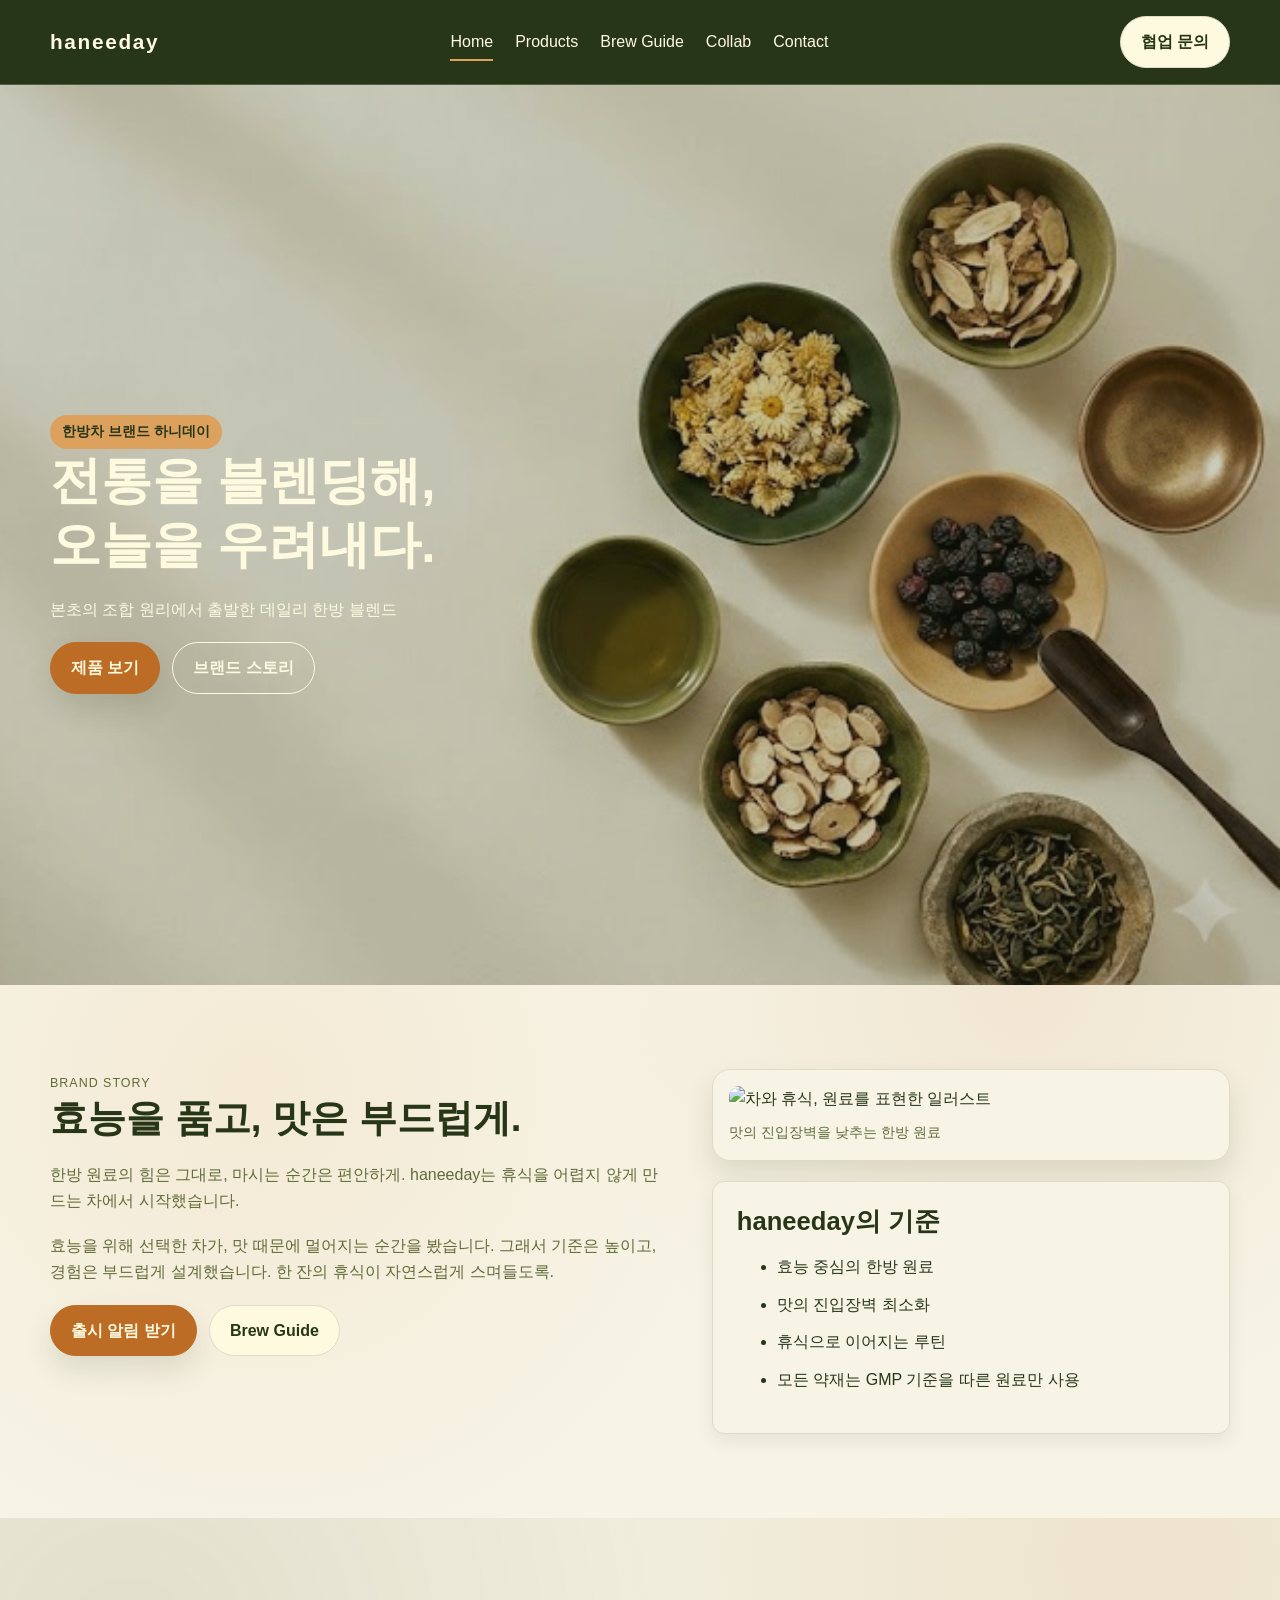
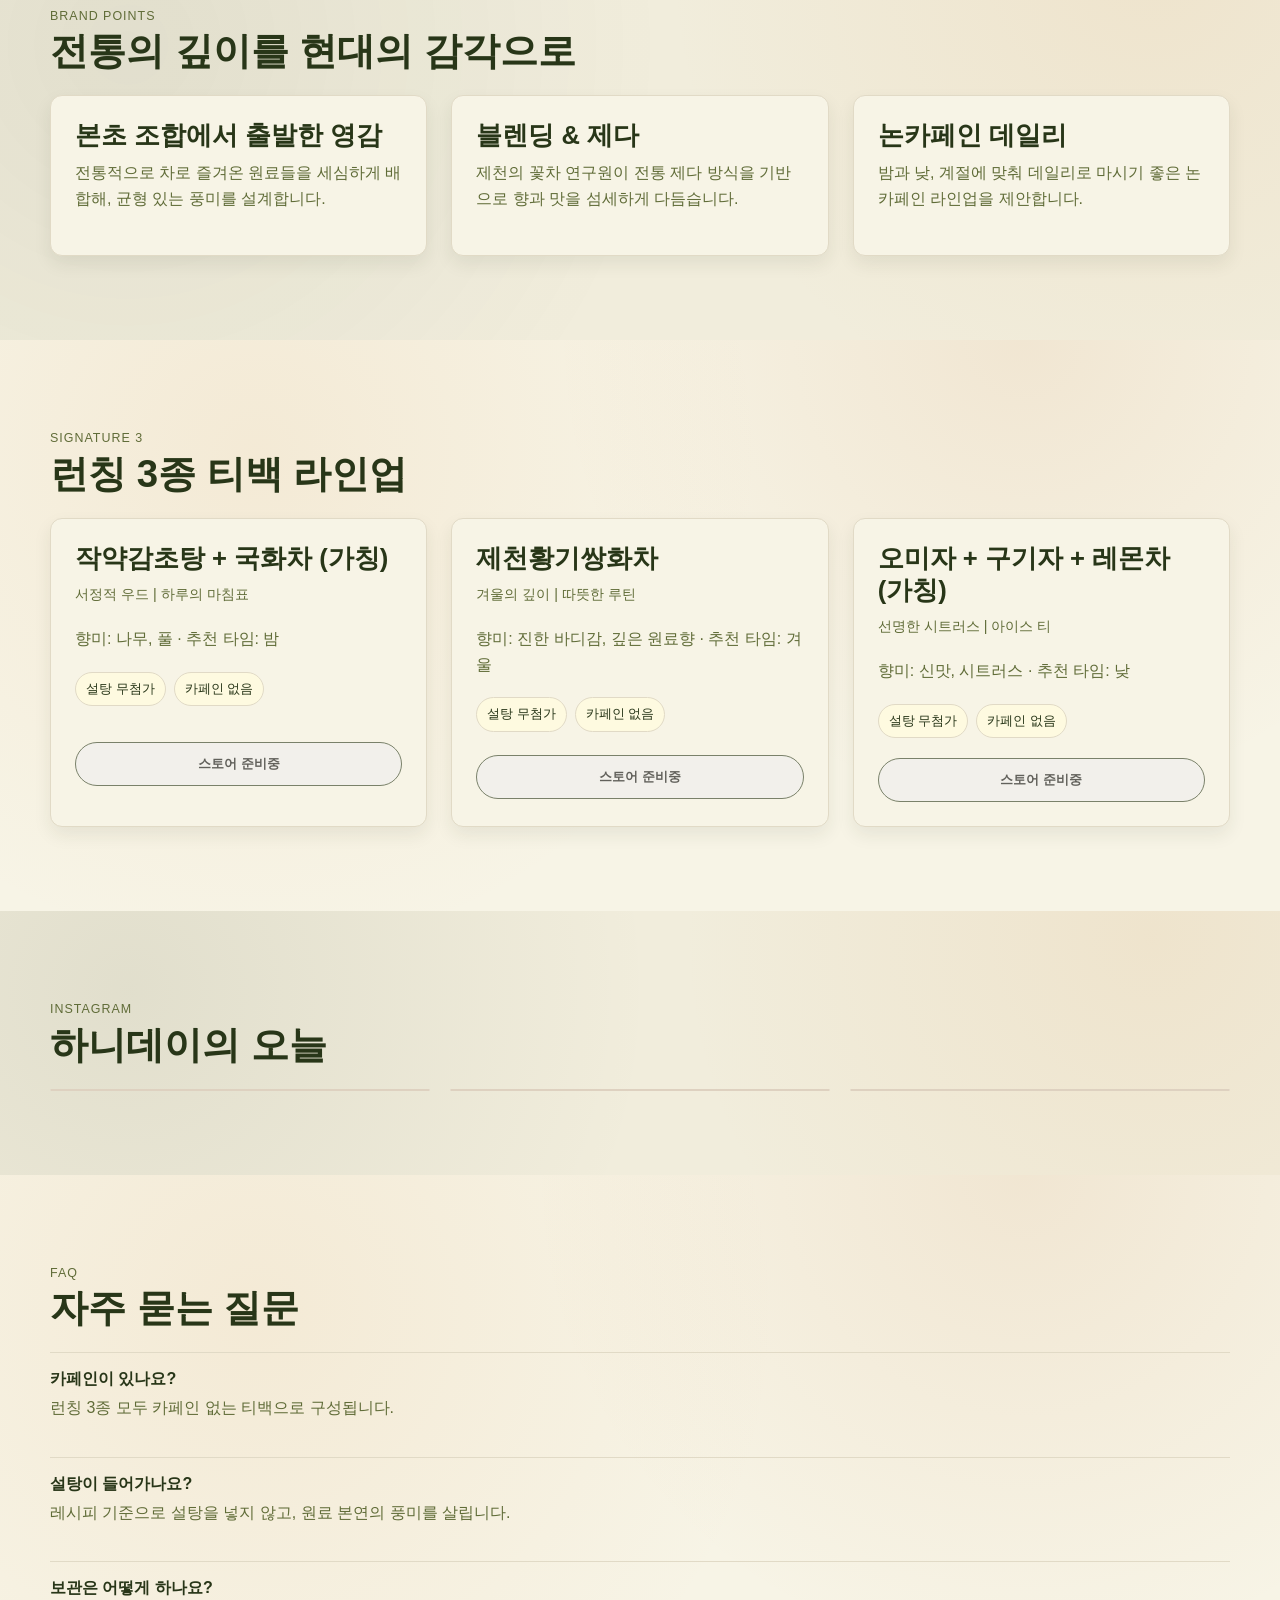
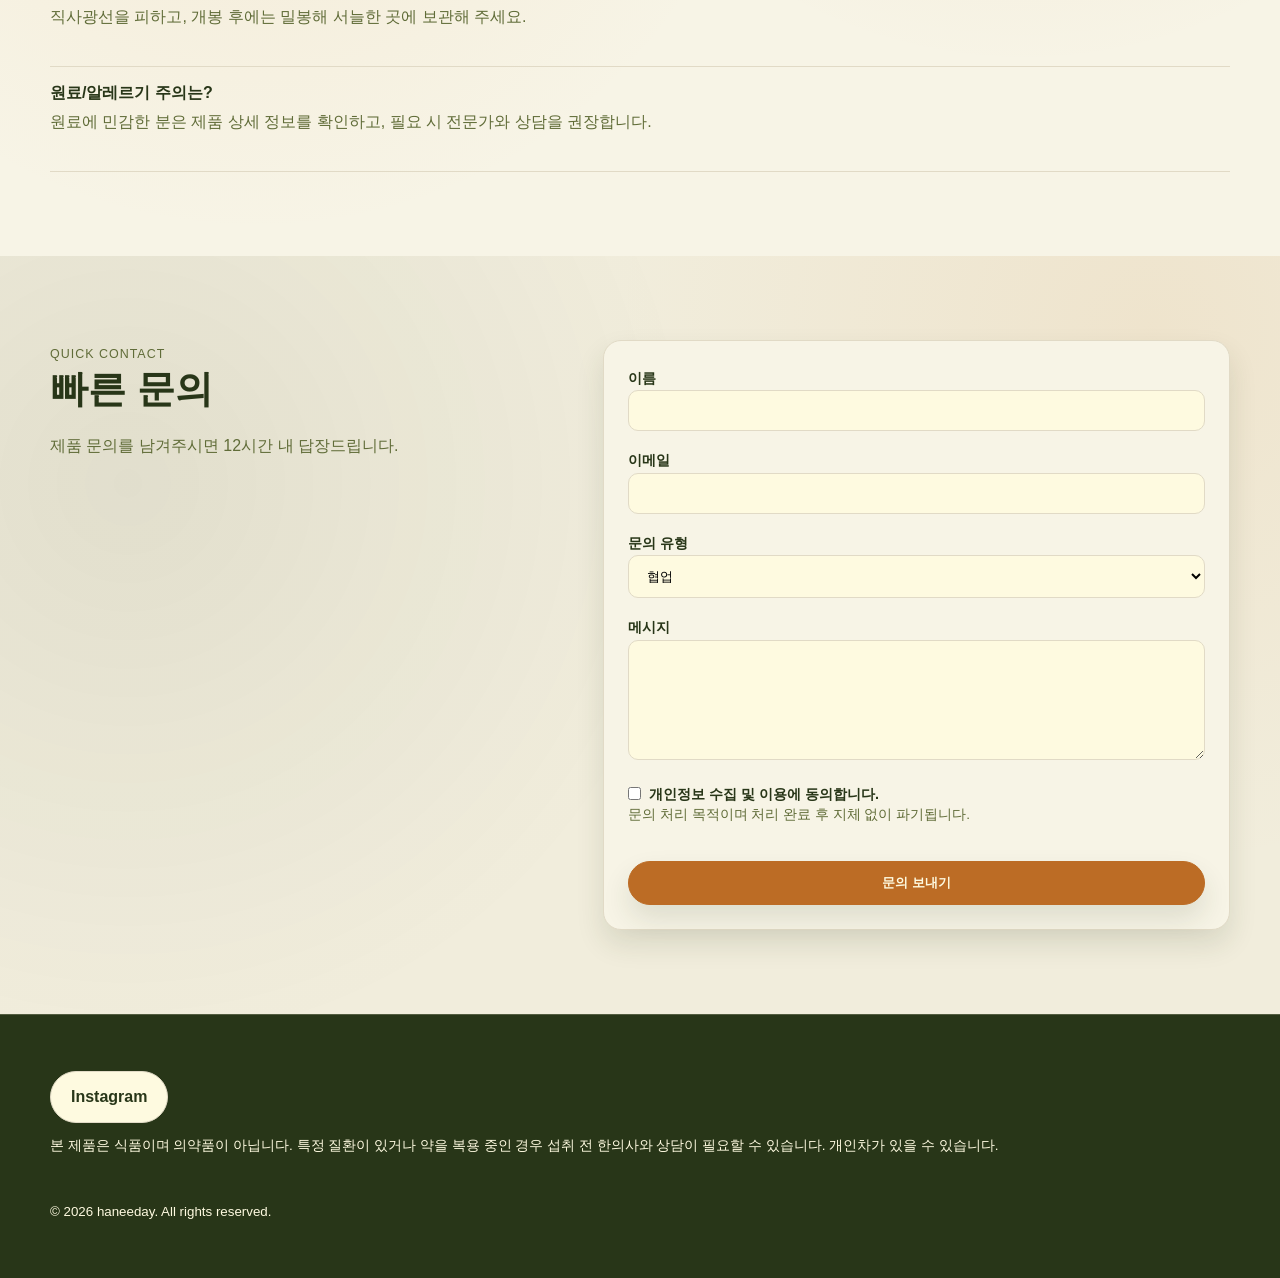
==== index.html @ c6848d38 "image insert" ====
<!DOCTYPE html>
<html lang="ko">
<head>
  <meta charset="utf-8">
  <meta name="viewport" content="width=device-width, initial-scale=1">
  <title>하니데이 | 전통을 블렌딩해, 오늘을 우려내다.</title>
  <meta name="description" content="한의대 학생들의 본초 조합 원리와 제천 꽃차 연구원의 제다 기술로 완성한 한방차 브랜드 하니데이. 전통의 깊이를 모던하게 담았습니다.">
  <meta property="og:title" content="하니데이 | 전통을 블렌딩해, 오늘을 우려내다.">
  <meta property="og:description" content="한의대 학생들의 본초 조합 원리와 제천 꽃차 연구원의 제다 기술로 완성한 한방차 브랜드.">
  <link rel="icon" href="favicon.ico" sizes="any">
  <link rel="icon" href="assets/favicon.svg" type="image/svg+xml">
  <link rel="stylesheet" href="https://cdn.jsdelivr.net/npm/font-kopub@1.0">
  <link rel="stylesheet" href="assets/styles.css">
</head>
<body>
  <header class="site-header">
    <div class="container header-inner">
      <a class="logo" href="index.html">haneeday</a>
      <nav class="nav" aria-label="Primary">
        <a class="active" href="index.html">Home</a>
        <a href="products.html">Products</a>
        <a href="brew.html">Brew Guide</a>
        <a href="collab.html">Collab</a>
        <a href="contact.html">Contact</a>
      </nav>
      <div class="header-cta">
        <a class="btn ghost" href="contact.html#contact-form">협업 문의</a>
        <button class="nav-toggle" aria-label="메뉴 열기" aria-expanded="false">
          <span>메뉴</span>
        </button>
      </div>
    </div>
  </header>

  <main>
    <section class="hero">
      <div class="container hero-grid">
        <div>
          <span class="tag">한방차 브랜드 하니데이</span>
          <h1>전통을 블렌딩해,<br>오늘을 우려내다.</h1>
          <p>본초의 조합 원리에서 출발한 데일리 한방 블렌드</p>
          <div class="header-cta">
            <a class="btn primary" href="products.html">제품 보기</a>
            <a class="btn outline-light" href="#brand-intro">브랜드 스토리</a>
          </div>
        </div>
      </div>
    </section>

    <section class="section" id="brand-intro">
      <div class="container split">
        <div>
          <span class="eyebrow">Brand Story</span>
          <h2>효능을 품고, 맛은 부드럽게.</h2>
          <p>한방 원료의 힘은 그대로, 마시는 순간은 편안하게. haneeday는 휴식을 어렵지 않게 만드는 차에서 시작했습니다.</p>
          <p>효능을 위해 선택한 차가, 맛 때문에 멀어지는 순간을 봤습니다. 그래서 기준은 높이고, 경험은 부드럽게 설계했습니다. 한 잔의 휴식이 자연스럽게 스며들도록.</p>
          <div class="header-cta">
            <a class="btn primary" href="contact.html#contact-form">출시 알림 받기</a>
            <a class="btn ghost" href="brew.html">Brew Guide</a>
          </div>
        </div>
        <div class="stack">
          <figure class="brand-visual">
            <img src="assets/relax-brand.svg" alt="차와 휴식, 원료를 표현한 일러스트" loading="lazy">
            <figcaption class="caption">맛의 진입장벽을 낮추는 한방 원료</figcaption>
          </figure>
          <div class="card">
            <h3>haneeday의 기준</h3>
            <ul class="list">
              <li>효능 중심의 한방 원료</li>
              <li>맛의 진입장벽 최소화</li>
              <li>휴식으로 이어지는 루틴</li>
              <li>모든 약재는 GMP 기준을 따른 원료만 사용</li>
            </ul>
          </div>
        </div>
      </div>
    </section>

    <section class="section alt">
      <div class="container">
        <span class="eyebrow">Brand Points</span>
        <h2>전통의 깊이를 현대의 감각으로</h2>
        <div class="grid-3">
          <div class="card">
            <h3>본초 조합에서 출발한 영감</h3>
            <p>전통적으로 차로 즐겨온 원료들을 세심하게 배합해, 균형 있는 풍미를 설계합니다.</p>
          </div>
          <div class="card">
            <h3>블렌딩 &amp; 제다</h3>
            <p>제천의 꽃차 연구원이 전통 제다 방식을 기반으로 향과 맛을 섬세하게 다듬습니다.</p>
          </div>
          <div class="card">
            <h3>논카페인 데일리</h3>
            <p>밤과 낮, 계절에 맞춰 데일리로 마시기 좋은 논카페인 라인업을 제안합니다.</p>
          </div>
        </div>
      </div>
    </section>

    <section class="section">
      <div class="container">
        <span class="eyebrow">Signature 3</span>
        <h2>런칭 3종 티백 라인업</h2>
        <div class="grid-3">
          <div class="card product-highlight">
            <div>
              <h3>작약감초탕 + 국화차 (가칭)</h3>
              <p class="sub">서정적 우드 | 하루의 마침표</p>
              <p>향미: 나무, 풀 · 추천 타임: 밤</p>
              <div class="meta">
                <span class="badge">설탕 무첨가</span>
                <span class="badge">카페인 없음</span>
              </div>
            </div>
            <button class="btn disabled">스토어 준비중</button>
          </div>
          <div class="card product-highlight">
            <div>
              <h3>제천황기쌍화차</h3>
              <p class="sub">겨울의 깊이 | 따뜻한 루틴</p>
              <p>향미: 진한 바디감, 깊은 원료향 · 추천 타임: 겨울</p>
              <div class="meta">
                <span class="badge">설탕 무첨가</span>
                <span class="badge">카페인 없음</span>
              </div>
            </div>
            <button class="btn disabled">스토어 준비중</button>
          </div>
          <div class="card product-highlight">
            <div>
              <h3>오미자 + 구기자 + 레몬차 (가칭)</h3>
              <p class="sub">선명한 시트러스 | 아이스 티</p>
              <p>향미: 신맛, 시트러스 · 추천 타임: 낮</p>
              <div class="meta">
                <span class="badge">설탕 무첨가</span>
                <span class="badge">카페인 없음</span>
              </div>
            </div>
            <button class="btn disabled">스토어 준비중</button>
          </div>
        </div>
      </div>
    </section>

    <section class="section alt">
      <div class="container">
        <span class="eyebrow">Instagram</span>
        <h2>하니데이의 오늘</h2>
        <div data-instagram></div>
      </div>
    </section>

    <section class="section">
      <div class="container">
        <span class="eyebrow">FAQ</span>
        <h2>자주 묻는 질문</h2>
        <div class="faq">
          <div class="faq-item">
            <h4>카페인이 있나요?</h4>
            <p>런칭 3종 모두 카페인 없는 티백으로 구성됩니다.</p>
          </div>
          <div class="faq-item">
            <h4>설탕이 들어가나요?</h4>
            <p>레시피 기준으로 설탕을 넣지 않고, 원료 본연의 풍미를 살립니다.</p>
          </div>
          <div class="faq-item">
            <h4>보관은 어떻게 하나요?</h4>
            <p>직사광선을 피하고, 개봉 후에는 밀봉해 서늘한 곳에 보관해 주세요.</p>
          </div>
          <div class="faq-item">
            <h4>원료/알레르기 주의는?</h4>
            <p>원료에 민감한 분은 제품 상세 정보를 확인하고, 필요 시 전문가와 상담을 권장합니다.</p>
          </div>
        </div>
      </div>
    </section>

    <section class="section alt" id="quick-contact">
      <div class="container split split-narrow">
        <div>
          <span class="eyebrow">Quick Contact</span>
          <h2>빠른 문의</h2>
          <p>제품 문의를 남겨주시면 12시간 내 답장드립니다.</p>
        </div>
        <form class="form-card" data-formspree action="https://formspree.io/f/mjgelybw" method="POST">
          <div class="form-grid">
            <div>
              <label for="home-name">이름</label>
              <input id="home-name" name="name" type="text" required>
            </div>
            <div>
              <label for="home-email">이메일</label>
              <input id="home-email" name="email" type="email" required>
            </div>
            <div>
              <label for="home-type">문의 유형</label>
              <select id="home-type" name="type" required>
                <option value="협업">협업</option>
                <option value="스토어 오픈 알림">스토어 오픈 알림</option>
                <option value="제품">제품</option>
                <option value="기타">기타</option>
              </select>
            </div>
            <div>
              <label for="home-message">메시지</label>
              <textarea id="home-message" name="message" required></textarea>
            </div>
            <div>
              <label class="inline-check">
                <input type="checkbox" name="agreement" required>
                개인정보 수집 및 이용에 동의합니다.
              </label>
              <p class="helper">문의 처리 목적이며 처리 완료 후 지체 없이 파기됩니다.</p>
            </div>
            <input type="text" name="_gotcha" tabindex="-1" autocomplete="off" style="display:none">
            <button class="btn primary" type="submit">문의 보내기</button>
            <div class="toast" role="status" aria-live="polite"></div>
          </div>
        </form>
      </div>
    </section>
  </main>

  <footer class="footer">
    <div class="container footer-inner">
      <div>
        <a class="btn ghost" href="https://www.instagram.com/haneeday_tea" target="_blank" rel="noreferrer">Instagram</a>
        <p class="notice">본 제품은 식품이며 의약품이 아닙니다. 특정 질환이 있거나 약을 복용 중인 경우 섭취 전 한의사와 상담이 필요할 수 있습니다. 개인차가 있을 수 있습니다.</p>
      </div>
      <small>© 2026 haneeday. All rights reserved.</small>
    </div>
  </footer>

  <script src="assets/script.js"></script>
</body>
</html>
---- assets/styles.css ----
:root {
  --bg: #f7f4e6;
  --bg-alt: #f1eddc;
  --ink: #283618;
  --muted: #606c38;
  --accent: #bc6c25;
  --accent-soft: #dda15e;
  --line: #e1dac6;
  --card: #f7f4e6;
  --shadow: 0 14px 28px rgba(40, 54, 24, 0.12);
  --radius: 18px;
  --radius-sm: 12px;
  --space-xs: 6px;
  --space-sm: 12px;
  --space-md: 20px;
  --space-lg: 32px;
  --space-xl: 56px;
  --space-2xl: 84px;
  --max: 1180px;
  --serif: "KoPub Dotum", sans-serif;
  --sans: "KoPub Dotum", sans-serif;
}

* {
  box-sizing: border-box;
}

html {
  scroll-behavior: smooth;
}

body {
  margin: 0;
  font-family: var(--sans);
  font-weight: 500;
  color: var(--ink);
  background: var(--bg);
  line-height: 1.6;
  font-size: 16px;
}

a {
  color: inherit;
  text-decoration: none;
}

img {
  max-width: 100%;
  display: block;
}

.container {
  width: min(100% - 40px, var(--max));
  margin: 0 auto;
}

.section {
  padding: var(--space-2xl) 0;
  background-image: radial-gradient(circle at 20% 20%, rgba(221, 161, 94, 0.12), transparent 45%),
    radial-gradient(circle at 80% 0%, rgba(188, 108, 37, 0.1), transparent 40%);
  background-size: cover;
}

.section.alt {
  background: var(--bg-alt);
  background-image: radial-gradient(circle at 10% 30%, rgba(40, 54, 24, 0.08), transparent 45%),
    radial-gradient(circle at 90% 10%, rgba(221, 161, 94, 0.12), transparent 40%);
}

.section.deep {
  background: #606c38;
  color: #fefae0;
  background-image: none;
}

.section.deep p,
.section.deep .eyebrow {
  color: #fefae0;
}

.eyebrow {
  text-transform: uppercase;
  letter-spacing: 0.08em;
  font-size: 0.78rem;
  color: var(--muted);
}

h1, h2, h3, h4 {
  font-family: var(--serif);
  font-weight: 700;
  margin: 0 0 var(--space-md);
  line-height: 1.25;
}

h1 {
  font-size: clamp(2.1rem, 4vw, 3.2rem);
}

h2 {
  font-size: clamp(1.7rem, 3.2vw, 2.4rem);
}

h3 {
  font-size: clamp(1.15rem, 2.2vw, 1.6rem);
}

p {
  margin: 0 0 var(--space-md);
  color: var(--muted);
}

.btn {
  display: inline-flex;
  align-items: center;
  justify-content: center;
  padding: 12px 20px;
  border-radius: 999px;
  border: 1px solid var(--ink);
  font-weight: 600;
  transition: transform 0.2s ease, box-shadow 0.2s ease, background 0.2s ease, color 0.2s ease, border-color 0.2s ease;
  gap: 6px;
  min-height: 44px;
}

.btn.primary {
  background: #bc6c25;
  color: #fefae0;
  border-color: #bc6c25;
  box-shadow: var(--shadow);
}

.btn.primary:hover,
.btn.primary:focus-visible {
  background: #dda15e;
  border-color: #dda15e;
  color: #283618;
}

.btn.ghost {
  border-color: var(--line);
  color: var(--ink);
  background: #fefae0;
}

.btn.disabled {
  opacity: 0.6;
  pointer-events: none;
}

.btn:hover,
.btn:focus-visible {
  transform: translateY(-2px);
  box-shadow: 0 12px 22px rgba(40, 54, 24, 0.2);
}

button:focus-visible,
input:focus-visible,
select:focus-visible,
textarea:focus-visible,
.nav-toggle:focus-visible {
  outline: 2px solid var(--accent);
  outline-offset: 2px;
}

.site-header {
  position: sticky;
  top: 0;
  z-index: 50;
  background: #283618;
  color: #fefae0;
  border-bottom: 1px solid rgba(254, 250, 224, 0.2);
}

.header-inner {
  display: flex;
  align-items: center;
  justify-content: space-between;
  padding: 16px 0;
  gap: 20px;
}

.logo {
  font-family: var(--serif);
  font-weight: 700;
  font-size: 1.3rem;
  letter-spacing: 0.08em;
}

.nav {
  display: flex;
  align-items: center;
  gap: 22px;
  font-weight: 500;
  color: #fefae0;
}

.nav a {
  position: relative;
}

.nav a::after {
  content: "";
  position: absolute;
  left: 0;
  bottom: -6px;
  width: 0;
  height: 2px;
  background: #dda15e;
  transition: width 0.2s ease;
}

.nav a:hover::after,
.nav a:focus-visible::after,
.nav a.active::after {
  width: 100%;
}

.header-cta {
  display: flex;
  align-items: center;
  gap: 12px;
}

.nav-toggle {
  display: none;
  background: none;
  border: 1px solid rgba(254, 250, 224, 0.35);
  color: #fefae0;
  padding: 8px 10px;
  border-radius: 8px;
}

.hero {
  position: relative;
  min-height: 100vh;
  display: flex;
  align-items: center;
  padding: calc(var(--space-2xl) + 40px) 0 var(--space-2xl);
  background-image: url("hero.png");
  background-size: cover;
  background-position: center right;
  color: #fefae0;
}

.hero-grid {
  display: grid;
  grid-template-columns: repeat(2, minmax(0, 1fr));
  gap: 50px;
  align-items: center;
}

.hero-grid > div:first-child {
  max-width: 560px;
}

.hero::before {
  content: "";
  position: absolute;
  inset: 0;
  background: rgba(40, 54, 24, 0.25);
  z-index: 0;
}

.hero .container {
  position: relative;
  z-index: 1;
}

.hero p {
  color: #fefae0;
}

.hero-card {
  background: var(--card);
  border-radius: var(--radius);
  padding: 28px;
  box-shadow: var(--shadow);
  border: 1px solid var(--line);
}

.hero-card ul {
  list-style: none;
  padding: 0;
  margin: 0;
  display: grid;
  gap: 12px;
  color: var(--muted);
  font-size: 0.95rem;
}

.tag {
  display: inline-flex;
  align-items: center;
  gap: 6px;
  padding: 6px 12px;
  border-radius: 999px;
  background: #dda15e;
  color: #283618;
  font-size: 0.85rem;
  font-weight: 600;
}

.btn.outline-light {
  border-color: #fefae0;
  color: #fefae0;
  background: transparent;
}

.btn.outline-light:hover,
.btn.outline-light:focus-visible {
  background: rgba(254, 250, 224, 0.12);
  border-color: #fefae0;
  color: #fefae0;
}
.stack {
  display: grid;
  gap: 20px;
}

.hero-media,
.brand-visual {
  margin: 0;
  background: var(--card);
  border-radius: var(--radius);
  border: 1px solid var(--line);
  padding: 16px;
  box-shadow: var(--shadow);
}

.hero-media img,
.brand-visual img {
  border-radius: calc(var(--radius) - 8px);
  width: 100%;
}

.caption {
  margin-top: 10px;
  font-size: 0.9rem;
  color: var(--muted);
}

.grid-3 {
  display: grid;
  grid-template-columns: repeat(3, minmax(0, 1fr));
  gap: 24px;
}

.card {
  background: var(--card);
  border: 1px solid var(--line);
  padding: 24px;
  border-radius: var(--radius-sm);
  box-shadow: 0 8px 18px rgba(40, 54, 24, 0.08);
}

.card h3 {
  margin-bottom: 8px;
}

.card .sub {
  font-size: 0.9rem;
  color: var(--muted);
}

.card .meta {
  display: flex;
  flex-wrap: wrap;
  gap: 8px;
  margin-top: 16px;
}

.badge {
  background: #fefae0;
  border: 1px solid var(--line);
  padding: 6px 10px;
  border-radius: 999px;
  font-size: 0.8rem;
}

.product-highlight {
  display: grid;
  gap: 20px;
}

.product-highlight .btn {
  align-self: flex-start;
}

.split {
  display: grid;
  grid-template-columns: 1.2fr 1fr;
  gap: 40px;
  align-items: start;
}

.split-narrow {
  grid-template-columns: 0.9fr 1.1fr;
}

.list {
  display: grid;
  gap: 12px;
}

.faq {
  border-top: 1px solid var(--line);
}

.faq-item {
  padding: 16px 0;
  border-bottom: 1px solid var(--line);
}

.faq-item h4 {
  margin-bottom: 6px;
}

.form-card {
  background: var(--card);
  padding: 24px;
  border-radius: var(--radius);
  border: 1px solid var(--line);
  box-shadow: var(--shadow);
}

.form-grid {
  display: grid;
  gap: 16px;
}

.form-grid label {
  font-weight: 600;
  font-size: 0.9rem;
}

.inline-check {
  display: flex;
  align-items: center;
  gap: 8px;
  line-height: 1.4;
}

.inline-check input {
  width: auto;
  margin: 0;
}

input, select, textarea {
  width: 100%;
  padding: 12px 14px;
  border-radius: 10px;
  border: 1px solid var(--line);
  font-family: var(--sans);
  background: #fefae0;
}

textarea {
  min-height: 120px;
  resize: vertical;
}

.helper {
  font-size: 0.85rem;
  color: var(--muted);
}

.toast {
  margin-top: 12px;
  font-weight: 600;
  padding: 10px 14px;
  border-radius: 10px;
  background: #f7f2d6;
  border: 1px solid var(--line);
  display: none;
}

.toast.show {
  display: block;
}

.instagram-grid {
  display: grid;
  grid-template-columns: repeat(auto-fit, minmax(240px, 1fr));
  gap: 20px;
}

.footer {
  padding: var(--space-xl) 0;
  border-top: 1px solid rgba(254, 250, 224, 0.2);
  background: #283618;
  color: #fefae0;
}

.footer-inner {
  display: grid;
  gap: 24px;
}

.footer small {
  color: #fefae0;
}

.notice {
  font-size: 0.85rem;
  color: #fefae0;
  margin-top: var(--space-sm);
}

@media (max-width: 980px) {
  .section {
    padding: var(--space-xl) 0;
  }

  .hero {
    padding: var(--space-2xl) 0 var(--space-xl);
  }

  .hero-grid,
  .split {
    grid-template-columns: 1fr;
  }
  .grid-3 {
    grid-template-columns: 1fr 1fr;
  }
}

@media (max-width: 760px) {
  .container {
    width: min(100% - 32px, var(--max));
  }

  .hero {
    background-position: center;
  }

  .hero-grid {
    text-align: center;
  }

  .hero-grid > div:first-child {
    max-width: 520px;
    margin: 0 auto;
  }

  .hero .header-cta {
    justify-content: center;
    flex-wrap: wrap;
  }

  .card,
  .form-card {
    padding: 20px;
  }

  .nav {
    position: fixed;
    inset: 70px 0 auto 0;
    background: #283618;
    color: #fefae0;
    flex-direction: column;
    align-items: flex-start;
    padding: 20px 24px 32px;
    gap: 16px;
    border-bottom: 1px solid rgba(254, 250, 224, 0.2);
    transform: translateY(-120%);
    transition: transform 0.3s ease;
  }

  body.nav-open .nav {
    transform: translateY(0);
  }

  .nav-toggle {
    display: inline-flex;
  }

  .site-header .header-cta .btn {
    display: none;
  }

  .grid-3 {
    grid-template-columns: 1fr;
  }
}

@media (prefers-reduced-motion: reduce) {
  * {
    scroll-behavior: auto;
    transition: none !important;
  }
}
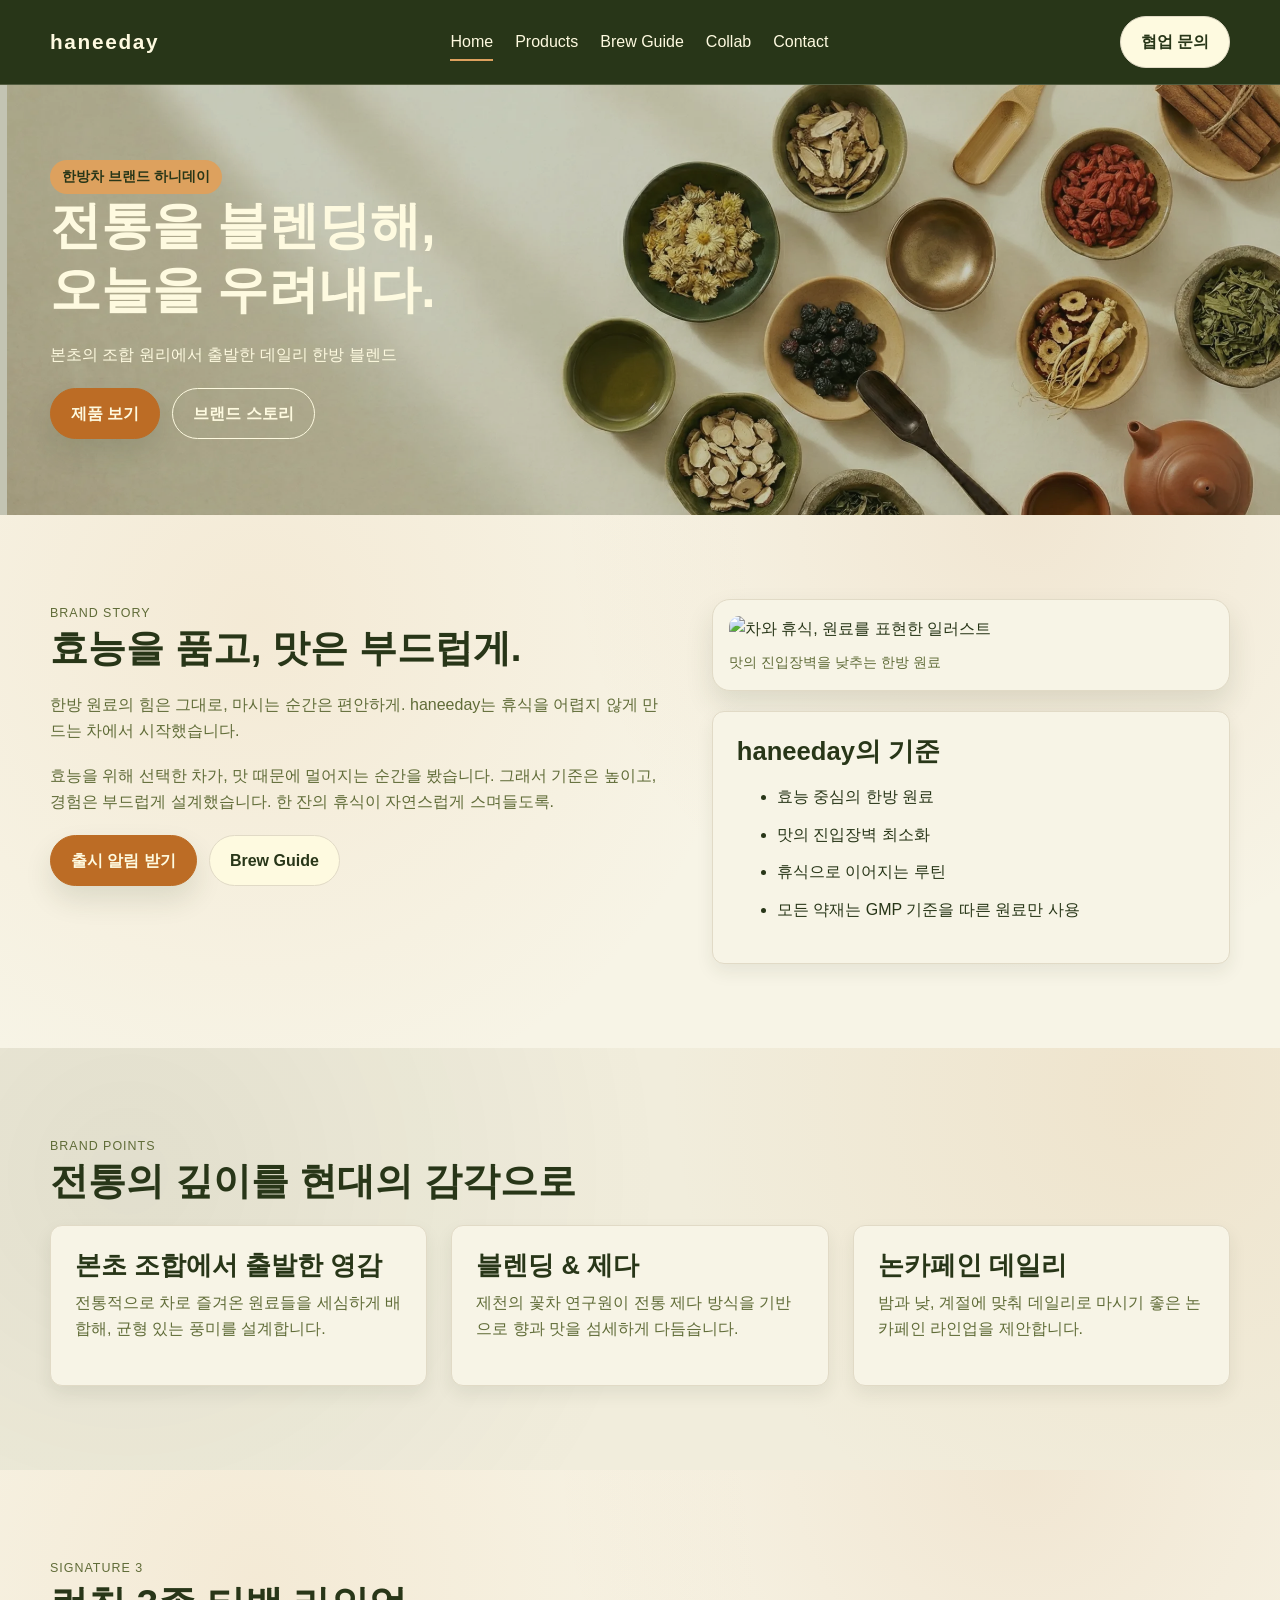
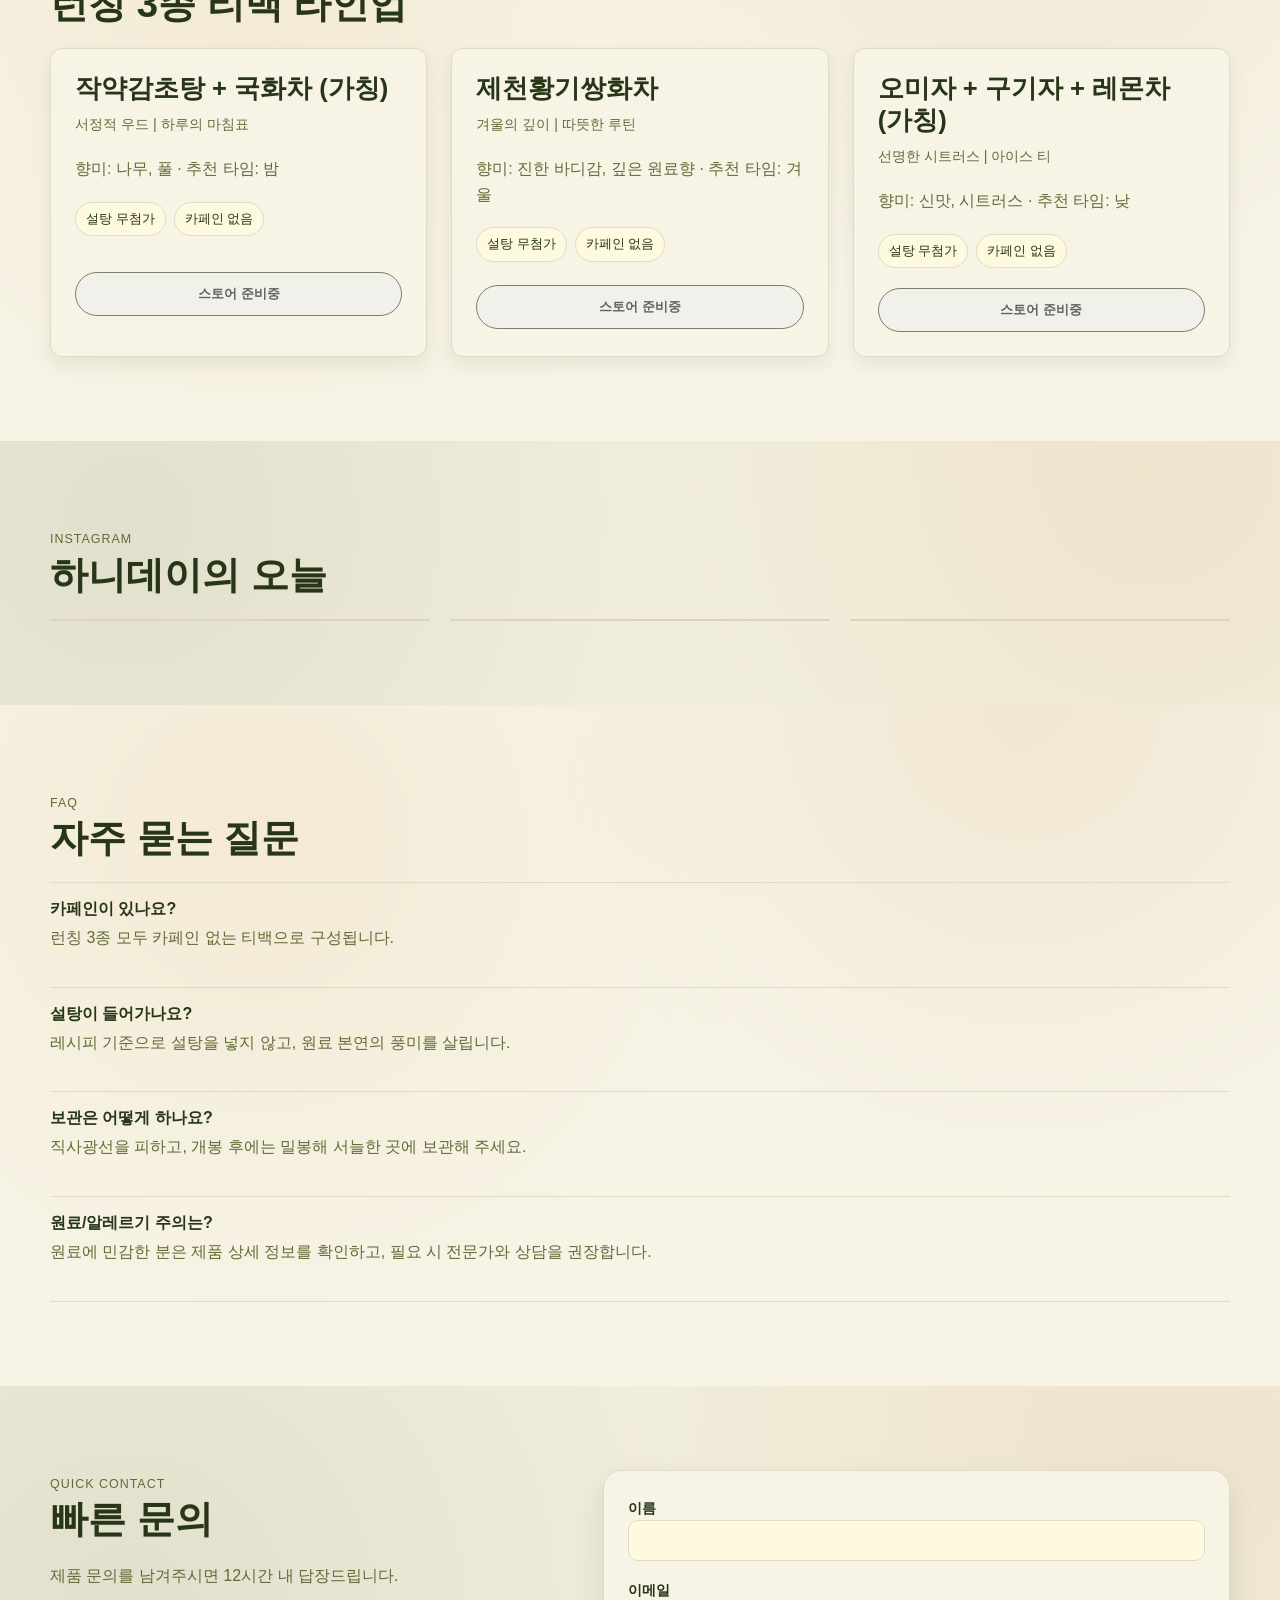
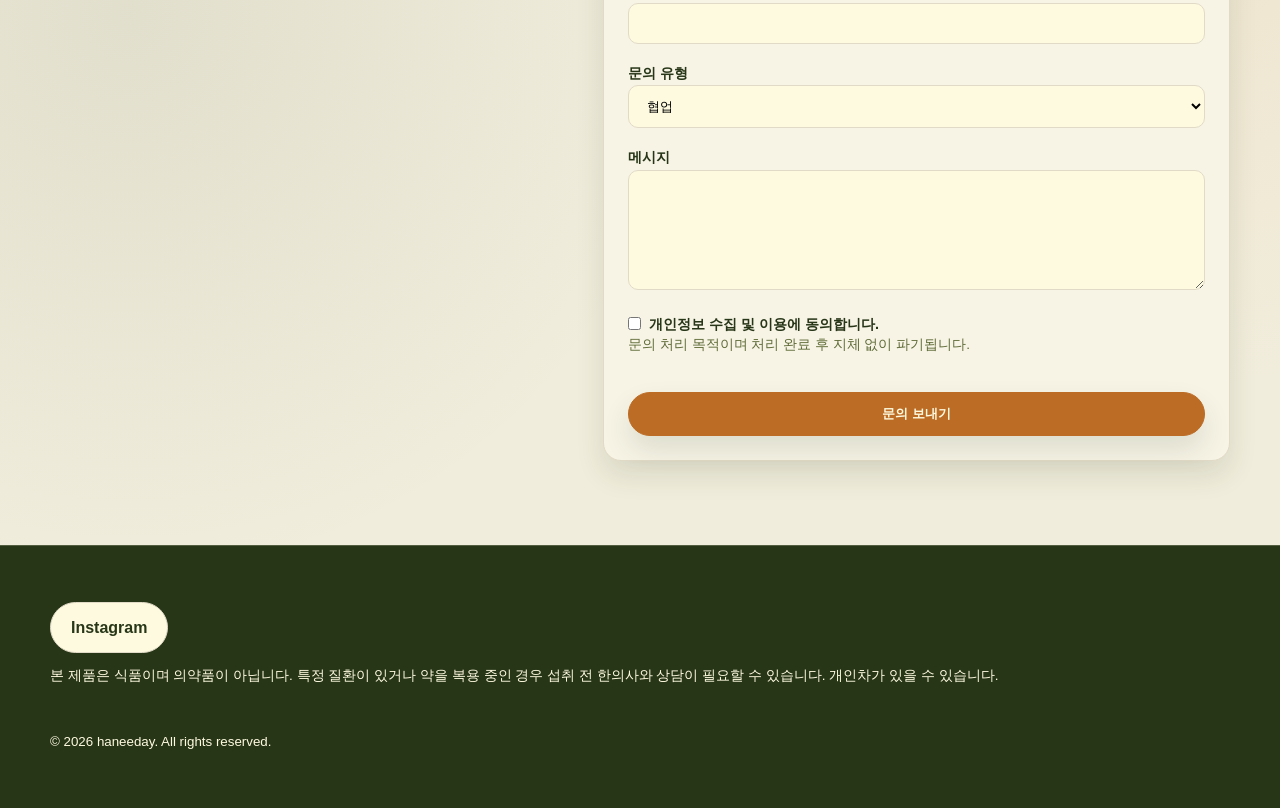
==== commit 7b523cf6: "Add page-level SEO metadata, sitemap, and robots rules" ====
--- a/index.html
+++ b/index.html
@@ -3,10 +3,27 @@
 <head>
   <meta charset="utf-8">
   <meta name="viewport" content="width=device-width, initial-scale=1">
-  <title>하니데이 | 전통을 블렌딩해, 오늘을 우려내다.</title>
-  <meta name="description" content="한의대 학생들의 본초 조합 원리와 제천 꽃차 연구원의 제다 기술로 완성한 한방차 브랜드 하니데이. 전통의 깊이를 모던하게 담았습니다.">
-  <meta property="og:title" content="하니데이 | 전통을 블렌딩해, 오늘을 우려내다.">
-  <meta property="og:description" content="한의대 학생들의 본초 조합 원리와 제천 꽃차 연구원의 제다 기술로 완성한 한방차 브랜드.">
+  <title>하니데이(haneeday) | 전통을 블렌딩해, 오늘을 우려내다</title>
+  <meta name="description" content="한의대생의 본초 조합 영감과 제천 꽃차 연구원의 제다·블렌딩으로 만든 프리미엄 논카페인 한방차. 런칭 3종 티백 라인업과 우림 가이드를 소개합니다.">
+  <link rel="canonical" href="https://haneeday.pages.dev/index.html">
+  <meta property="og:type" content="website">
+  <meta property="og:title" content="하니데이(haneeday) | 전통을 블렌딩해, 오늘을 우려내다">
+  <meta property="og:description" content="한의대생의 본초 조합 영감과 제천 꽃차 연구원의 제다·블렌딩으로 만든 프리미엄 논카페인 한방차. 런칭 3종 티백 라인업과 우림 가이드를 소개합니다.">
+  <meta property="og:url" content="https://haneeday.pages.dev/index.html">
+  <meta property="og:image" content="https://haneeday.pages.dev/assets/hero.jpg">
+  <meta name="twitter:card" content="summary_large_image">
+  <meta name="twitter:title" content="하니데이(haneeday) | 전통을 블렌딩해, 오늘을 우려내다">
+  <meta name="twitter:description" content="한의대생의 본초 조합 영감과 제천 꽃차 연구원의 제다·블렌딩으로 만든 프리미엄 논카페인 한방차.">
+  <meta name="twitter:image" content="https://haneeday.pages.dev/assets/hero.jpg">
+  <script type="application/ld+json">
+    {
+      "@context": "https://schema.org",
+      "@type": "Organization",
+      "name": "하니데이",
+      "url": "https://haneeday.pages.dev/index.html",
+      "sameAs": ["https://instagram.com/haneeday_tea"]
+    }
+  </script>
   <link rel="icon" href="favicon.ico" sizes="any">
   <link rel="icon" href="assets/favicon.svg" type="image/svg+xml">
   <link rel="stylesheet" href="https://cdn.jsdelivr.net/npm/font-kopub@1.0">
--- a/assets/styles.css
+++ b/assets/styles.css
@@ -232,12 +232,18 @@
 
 .hero {
   position: relative;
-  min-height: 100vh;
+  min-height: auto;
+  height: 33.6vw;
   display: flex;
   align-items: center;
-  padding: calc(var(--space-2xl) + 40px) 0 var(--space-2xl);
-  background-image: url("hero.png");
-  background-size: cover;
+  padding: 0;
+  background-image: url("hero.jpg");
+  background-image: image-set(
+    url("hero.webp") type("image/webp"),
+    url("hero.jpg") type("image/jpeg")
+  );
+  background-size: contain;
+  background-repeat: no-repeat;
   background-position: center right;
   color: #fefae0;
 }
@@ -509,10 +515,6 @@
 @media (max-width: 980px) {
   .section {
     padding: var(--space-xl) 0;
-  }
-
-  .hero {
-    padding: var(--space-2xl) 0 var(--space-xl);
   }
 
   .hero-grid,
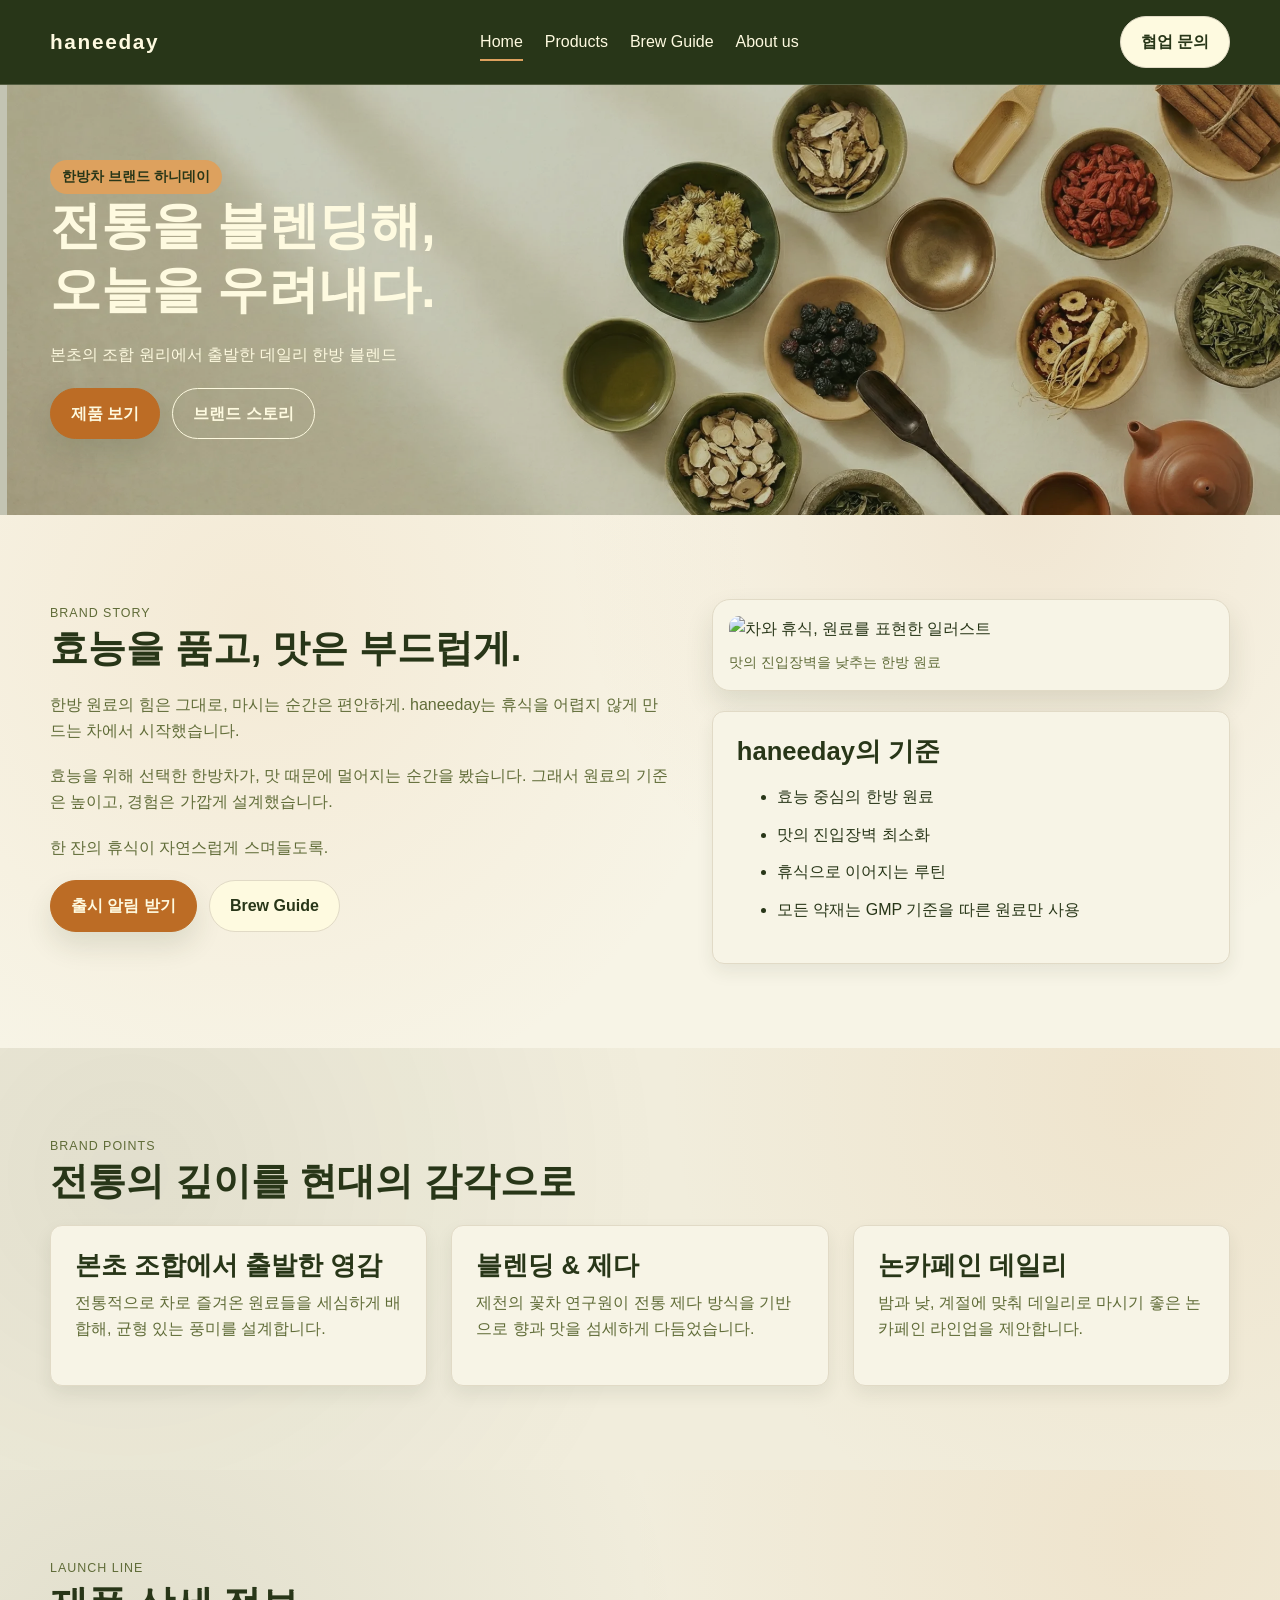
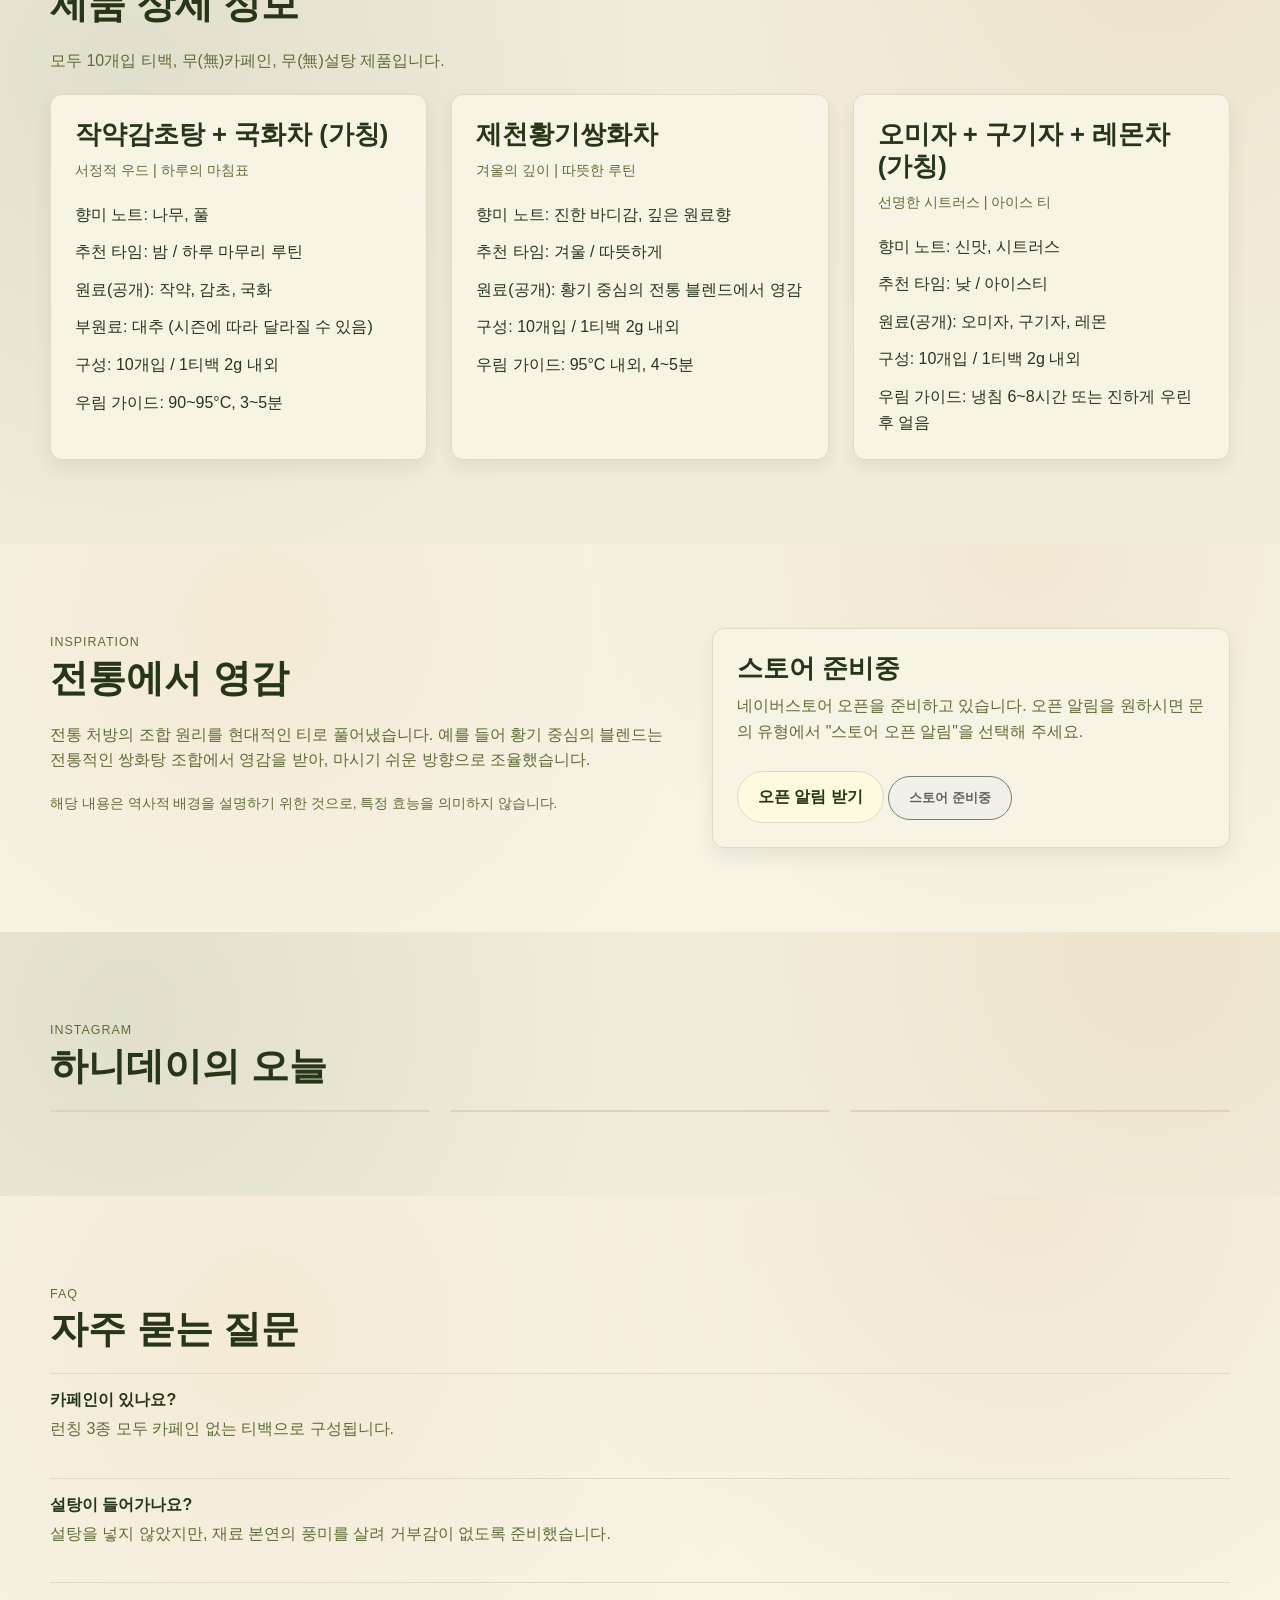
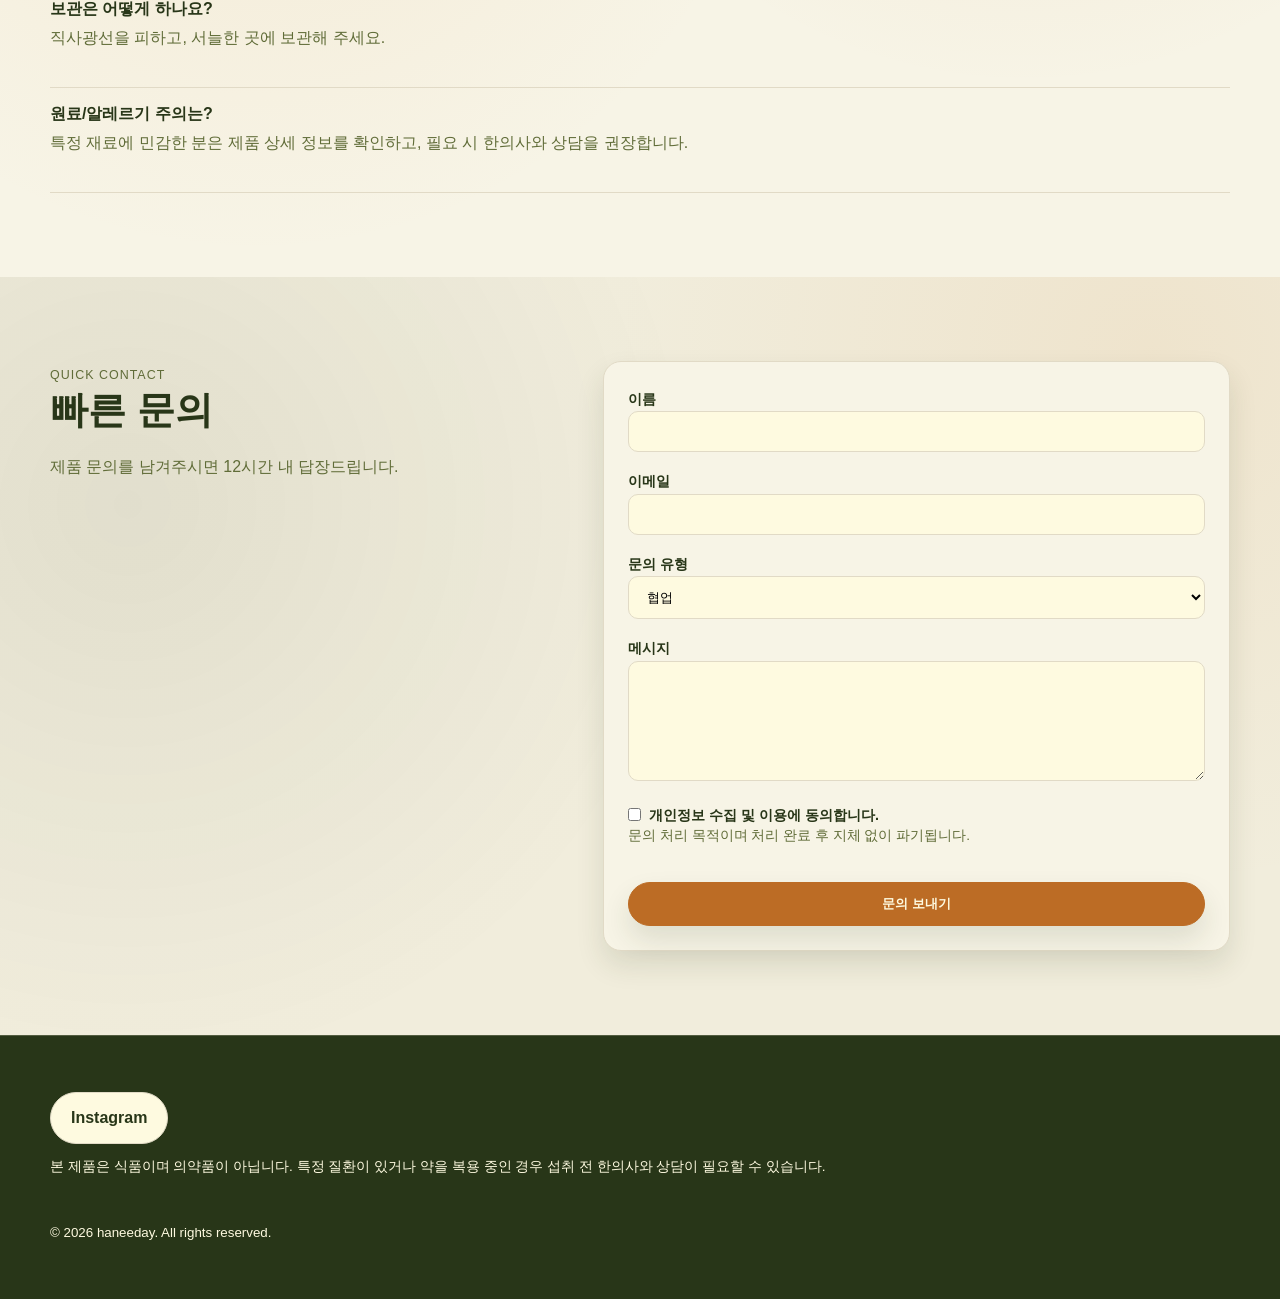
==== commit 88f275c6: "Restructure navigation and add full About page draft" ====
--- a/index.html
+++ b/index.html
@@ -3,17 +3,33 @@
 <head>
   <meta charset="utf-8">
   <meta name="viewport" content="width=device-width, initial-scale=1">
+  <!-- Google tag (gtag.js) -->
+  <script async src="https://www.googletagmanager.com/gtag/js?id=G-06B0QEVDDH"></script>
+  <script>
+    window.dataLayer = window.dataLayer || [];
+    function gtag(){dataLayer.push(arguments);}
+    gtag('js', new Date());
+
+    gtag('config', 'G-06B0QEVDDH');
+  </script>
+  <script type="text/javascript">
+    (function(c,l,a,r,i,t,y){
+        c[a]=c[a]||function(){(c[a].q=c[a].q||[]).push(arguments)};
+        t=l.createElement(r);t.async=1;t.src="https://www.clarity.ms/tag/"+i;
+        y=l.getElementsByTagName(r)[0];y.parentNode.insertBefore(t,y);
+    })(window, document, "clarity", "script", "vnaqizl60v");
+  </script>
   <title>하니데이(haneeday) | 전통을 블렌딩해, 오늘을 우려내다</title>
-  <meta name="description" content="한의대생의 본초 조합 영감과 제천 꽃차 연구원의 제다·블렌딩으로 만든 프리미엄 논카페인 한방차. 런칭 3종 티백 라인업과 우림 가이드를 소개합니다.">
+  <meta name="description" content="제천 제다와 본초 블렌딩으로 완성한 논카페인 한방차 브랜드 하니데이.">
   <link rel="canonical" href="https://haneeday.pages.dev/index.html">
   <meta property="og:type" content="website">
   <meta property="og:title" content="하니데이(haneeday) | 전통을 블렌딩해, 오늘을 우려내다">
-  <meta property="og:description" content="한의대생의 본초 조합 영감과 제천 꽃차 연구원의 제다·블렌딩으로 만든 프리미엄 논카페인 한방차. 런칭 3종 티백 라인업과 우림 가이드를 소개합니다.">
+  <meta property="og:description" content="제천 제다와 본초 블렌딩으로 완성한 논카페인 한방차 브랜드 하니데이.">
   <meta property="og:url" content="https://haneeday.pages.dev/index.html">
   <meta property="og:image" content="https://haneeday.pages.dev/assets/hero.jpg">
   <meta name="twitter:card" content="summary_large_image">
   <meta name="twitter:title" content="하니데이(haneeday) | 전통을 블렌딩해, 오늘을 우려내다">
-  <meta name="twitter:description" content="한의대생의 본초 조합 영감과 제천 꽃차 연구원의 제다·블렌딩으로 만든 프리미엄 논카페인 한방차.">
+  <meta name="twitter:description" content="제천 제다와 본초 블렌딩으로 완성한 논카페인 한방차 브랜드 하니데이.">
   <meta name="twitter:image" content="https://haneeday.pages.dev/assets/hero.jpg">
   <script type="application/ld+json">
     {
@@ -35,13 +51,12 @@
       <a class="logo" href="index.html">haneeday</a>
       <nav class="nav" aria-label="Primary">
         <a class="active" href="index.html">Home</a>
-        <a href="products.html">Products</a>
+        <a href="index.html#signature-products">Products</a>
         <a href="brew.html">Brew Guide</a>
-        <a href="collab.html">Collab</a>
-        <a href="contact.html">Contact</a>
+        <a href="about.html">About us</a>
       </nav>
       <div class="header-cta">
-        <a class="btn ghost" href="contact.html#contact-form">협업 문의</a>
+        <a class="btn ghost" href="index.html#quick-contact">협업 문의</a>
         <button class="nav-toggle" aria-label="메뉴 열기" aria-expanded="false">
           <span>메뉴</span>
         </button>
@@ -57,7 +72,7 @@
           <h1>전통을 블렌딩해,<br>오늘을 우려내다.</h1>
           <p>본초의 조합 원리에서 출발한 데일리 한방 블렌드</p>
           <div class="header-cta">
-            <a class="btn primary" href="products.html">제품 보기</a>
+            <a class="btn primary" href="index.html#signature-products">제품 보기</a>
             <a class="btn outline-light" href="#brand-intro">브랜드 스토리</a>
           </div>
         </div>
@@ -70,9 +85,10 @@
           <span class="eyebrow">Brand Story</span>
           <h2>효능을 품고, 맛은 부드럽게.</h2>
           <p>한방 원료의 힘은 그대로, 마시는 순간은 편안하게. haneeday는 휴식을 어렵지 않게 만드는 차에서 시작했습니다.</p>
-          <p>효능을 위해 선택한 차가, 맛 때문에 멀어지는 순간을 봤습니다. 그래서 기준은 높이고, 경험은 부드럽게 설계했습니다. 한 잔의 휴식이 자연스럽게 스며들도록.</p>
+          <p>효능을 위해 선택한 한방차가, 맛 때문에 멀어지는 순간을 봤습니다. 그래서 원료의 기준은 높이고, 경험은 가깝게 설계했습니다.</p>
+          <p>한 잔의 휴식이 자연스럽게 스며들도록.</p>
           <div class="header-cta">
-            <a class="btn primary" href="contact.html#contact-form">출시 알림 받기</a>
+            <a class="btn primary" href="index.html#quick-contact">출시 알림 받기</a>
             <a class="btn ghost" href="brew.html">Brew Guide</a>
           </div>
         </div>
@@ -105,7 +121,7 @@
           </div>
           <div class="card">
             <h3>블렌딩 &amp; 제다</h3>
-            <p>제천의 꽃차 연구원이 전통 제다 방식을 기반으로 향과 맛을 섬세하게 다듬습니다.</p>
+            <p>제천의 꽃차 연구원이 전통 제다 방식을 기반으로 향과 맛을 섬세하게 다듬었습니다.</p>
           </div>
           <div class="card">
             <h3>논카페인 데일리</h3>
@@ -115,47 +131,63 @@
       </div>
     </section>
 
+    <section class="section alt" id="signature-products">
+      <div class="container">
+        <span class="eyebrow">Launch Line</span>
+        <h2>제품 상세 정보</h2>
+        <p>모두 10개입 티백, 무(無)카페인, 무(無)설탕 제품입니다.</p>
+        <div class="grid-3">
+          <div class="card">
+            <h3>작약감초탕 + 국화차 (가칭)</h3>
+            <p class="sub">서정적 우드 | 하루의 마침표</p>
+            <div class="list">
+              <div>향미 노트: 나무, 풀</div>
+              <div>추천 타임: 밤 / 하루 마무리 루틴</div>
+              <div>원료(공개): 작약, 감초, 국화</div>
+              <div>부원료: 대추 (시즌에 따라 달라질 수 있음)</div>
+              <div>구성: 10개입 / 1티백 2g 내외</div>
+              <div>우림 가이드: 90~95°C, 3~5분</div>
+            </div>
+          </div>
+          <div class="card">
+            <h3>제천황기쌍화차</h3>
+            <p class="sub">겨울의 깊이 | 따뜻한 루틴</p>
+            <div class="list">
+              <div>향미 노트: 진한 바디감, 깊은 원료향</div>
+              <div>추천 타임: 겨울 / 따뜻하게</div>
+              <div>원료(공개): 황기 중심의 전통 블렌드에서 영감</div>
+              <div>구성: 10개입 / 1티백 2g 내외</div>
+              <div>우림 가이드: 95°C 내외, 4~5분</div>
+            </div>
+          </div>
+          <div class="card">
+            <h3>오미자 + 구기자 + 레몬차 (가칭)</h3>
+            <p class="sub">선명한 시트러스 | 아이스 티</p>
+            <div class="list">
+              <div>향미 노트: 신맛, 시트러스</div>
+              <div>추천 타임: 낮 / 아이스티</div>
+              <div>원료(공개): 오미자, 구기자, 레몬</div>
+              <div>구성: 10개입 / 1티백 2g 내외</div>
+              <div>우림 가이드: 냉침 6~8시간 또는 진하게 우린 후 얼음</div>
+            </div>
+          </div>
+        </div>
+      </div>
+    </section>
+
     <section class="section">
-      <div class="container">
-        <span class="eyebrow">Signature 3</span>
-        <h2>런칭 3종 티백 라인업</h2>
-        <div class="grid-3">
-          <div class="card product-highlight">
-            <div>
-              <h3>작약감초탕 + 국화차 (가칭)</h3>
-              <p class="sub">서정적 우드 | 하루의 마침표</p>
-              <p>향미: 나무, 풀 · 추천 타임: 밤</p>
-              <div class="meta">
-                <span class="badge">설탕 무첨가</span>
-                <span class="badge">카페인 없음</span>
-              </div>
-            </div>
-            <button class="btn disabled">스토어 준비중</button>
-          </div>
-          <div class="card product-highlight">
-            <div>
-              <h3>제천황기쌍화차</h3>
-              <p class="sub">겨울의 깊이 | 따뜻한 루틴</p>
-              <p>향미: 진한 바디감, 깊은 원료향 · 추천 타임: 겨울</p>
-              <div class="meta">
-                <span class="badge">설탕 무첨가</span>
-                <span class="badge">카페인 없음</span>
-              </div>
-            </div>
-            <button class="btn disabled">스토어 준비중</button>
-          </div>
-          <div class="card product-highlight">
-            <div>
-              <h3>오미자 + 구기자 + 레몬차 (가칭)</h3>
-              <p class="sub">선명한 시트러스 | 아이스 티</p>
-              <p>향미: 신맛, 시트러스 · 추천 타임: 낮</p>
-              <div class="meta">
-                <span class="badge">설탕 무첨가</span>
-                <span class="badge">카페인 없음</span>
-              </div>
-            </div>
-            <button class="btn disabled">스토어 준비중</button>
-          </div>
+      <div class="container split">
+        <div>
+          <span class="eyebrow">Inspiration</span>
+          <h2>전통에서 영감</h2>
+          <p>전통 처방의 조합 원리를 현대적인 티로 풀어냈습니다. 예를 들어 황기 중심의 블렌드는 전통적인 쌍화탕 조합에서 영감을 받아, 마시기 쉬운 방향으로 조율했습니다.</p>
+          <p class="helper">해당 내용은 역사적 배경을 설명하기 위한 것으로, 특정 효능을 의미하지 않습니다.</p>
+        </div>
+        <div class="card">
+          <h3>스토어 준비중</h3>
+          <p>네이버스토어 오픈을 준비하고 있습니다. 오픈 알림을 원하시면 문의 유형에서 "스토어 오픈 알림"을 선택해 주세요.</p>
+          <a class="btn ghost" href="index.html#quick-contact">오픈 알림 받기</a>
+          <button class="btn disabled" style="margin-top:12px">스토어 준비중</button>
         </div>
       </div>
     </section>
@@ -179,15 +211,15 @@
           </div>
           <div class="faq-item">
             <h4>설탕이 들어가나요?</h4>
-            <p>레시피 기준으로 설탕을 넣지 않고, 원료 본연의 풍미를 살립니다.</p>
+            <p>설탕을 넣지 않았지만, 재료 본연의 풍미를 살려 거부감이 없도록 준비했습니다.</p>
           </div>
           <div class="faq-item">
             <h4>보관은 어떻게 하나요?</h4>
-            <p>직사광선을 피하고, 개봉 후에는 밀봉해 서늘한 곳에 보관해 주세요.</p>
+            <p>직사광선을 피하고, 서늘한 곳에 보관해 주세요.</p>
           </div>
           <div class="faq-item">
             <h4>원료/알레르기 주의는?</h4>
-            <p>원료에 민감한 분은 제품 상세 정보를 확인하고, 필요 시 전문가와 상담을 권장합니다.</p>
+            <p>특정 재료에 민감한 분은 제품 상세 정보를 확인하고, 필요 시 한의사와 상담을 권장합니다.</p>
           </div>
         </div>
       </div>
@@ -243,12 +275,19 @@
     <div class="container footer-inner">
       <div>
         <a class="btn ghost" href="https://www.instagram.com/haneeday_tea" target="_blank" rel="noreferrer">Instagram</a>
-        <p class="notice">본 제품은 식품이며 의약품이 아닙니다. 특정 질환이 있거나 약을 복용 중인 경우 섭취 전 한의사와 상담이 필요할 수 있습니다. 개인차가 있을 수 있습니다.</p>
+        <p class="notice">본 제품은 식품이며 의약품이 아닙니다. 특정 질환이 있거나 약을 복용 중인 경우 섭취 전 한의사와 상담이 필요할 수 있습니다.</p>
       </div>
       <small>© 2026 haneeday. All rights reserved.</small>
     </div>
   </footer>
 
   <script src="assets/script.js"></script>
+  <script>
+    window.Userback = window.Userback || {};
+    Userback.access_token = "A-uGaRVkKlkb30o0GKDYnFMlqiG";
+    (function(d) {
+      var s = d.createElement('script');s.async = true;s.src = 'https://static.userback.io/widget/v1.js';(d.head || d.body).appendChild(s);
+    })(document);
+  </script>
 </body>
 </html>
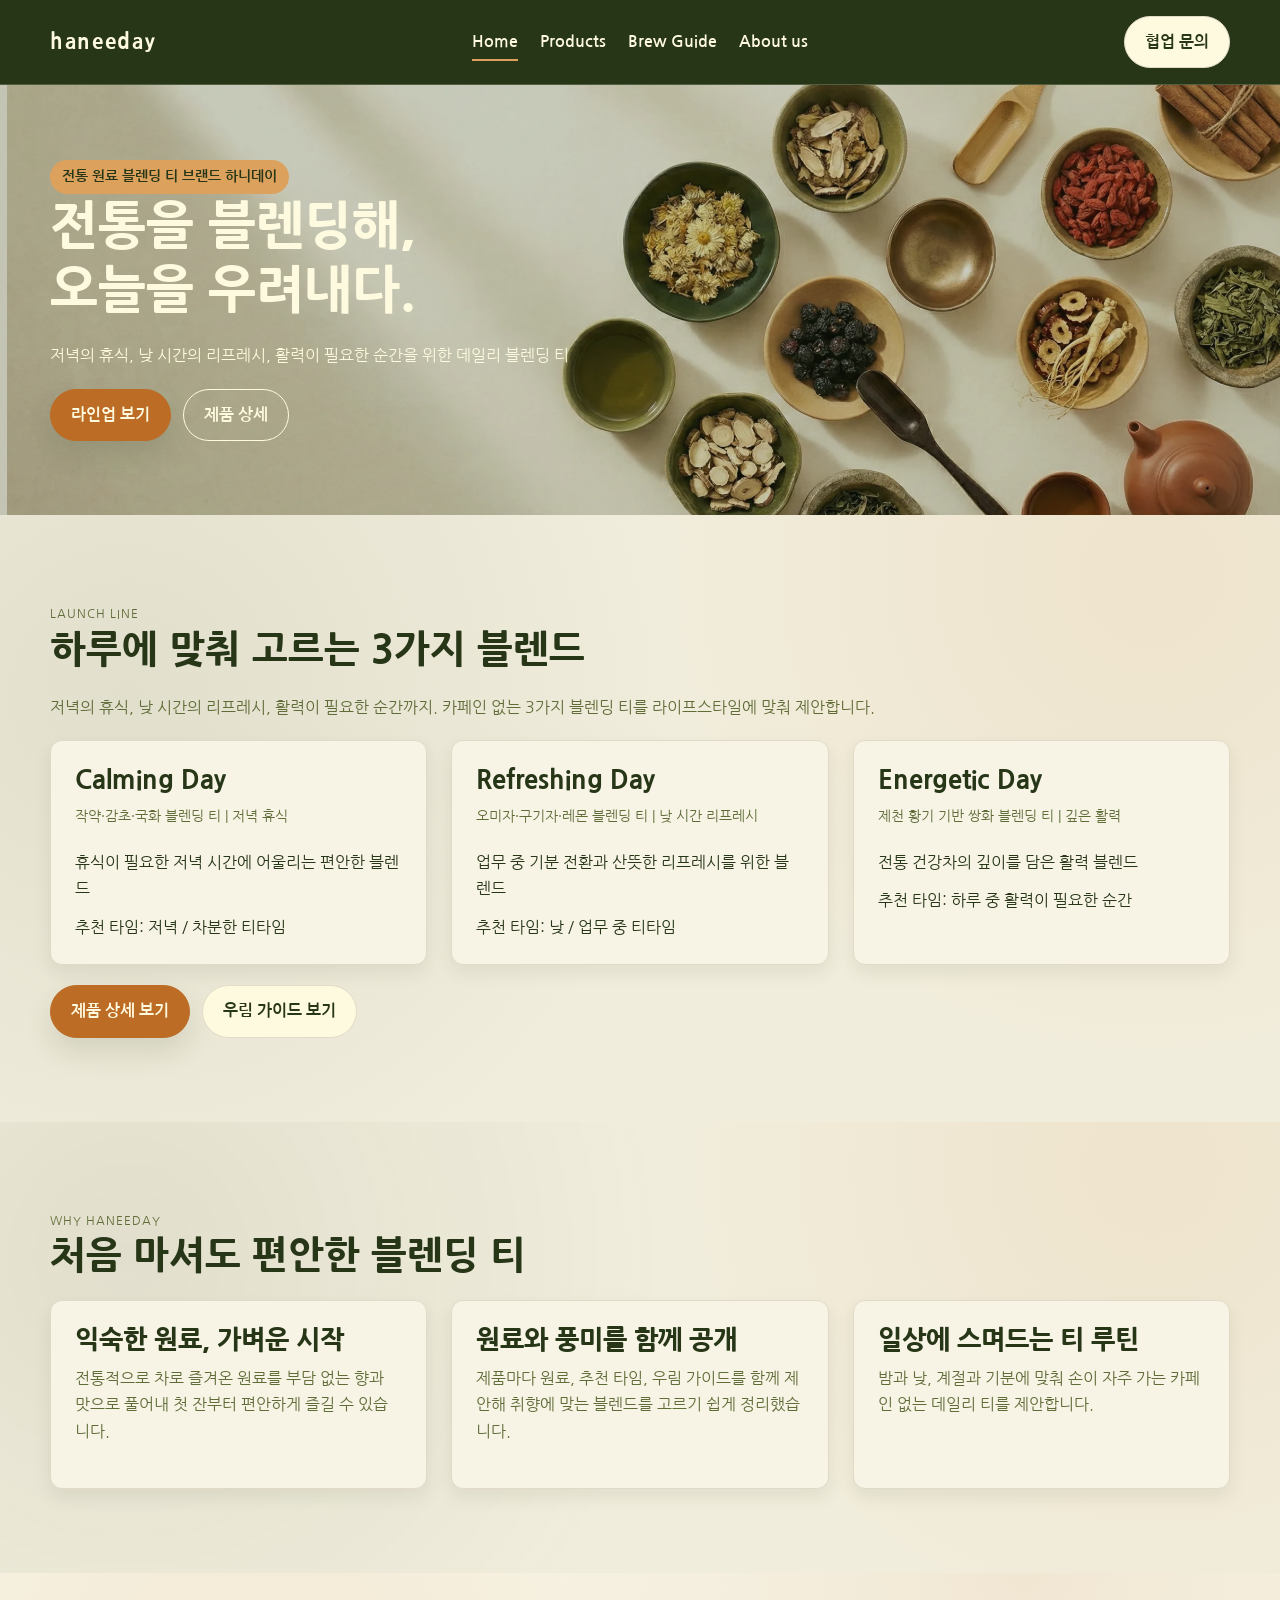
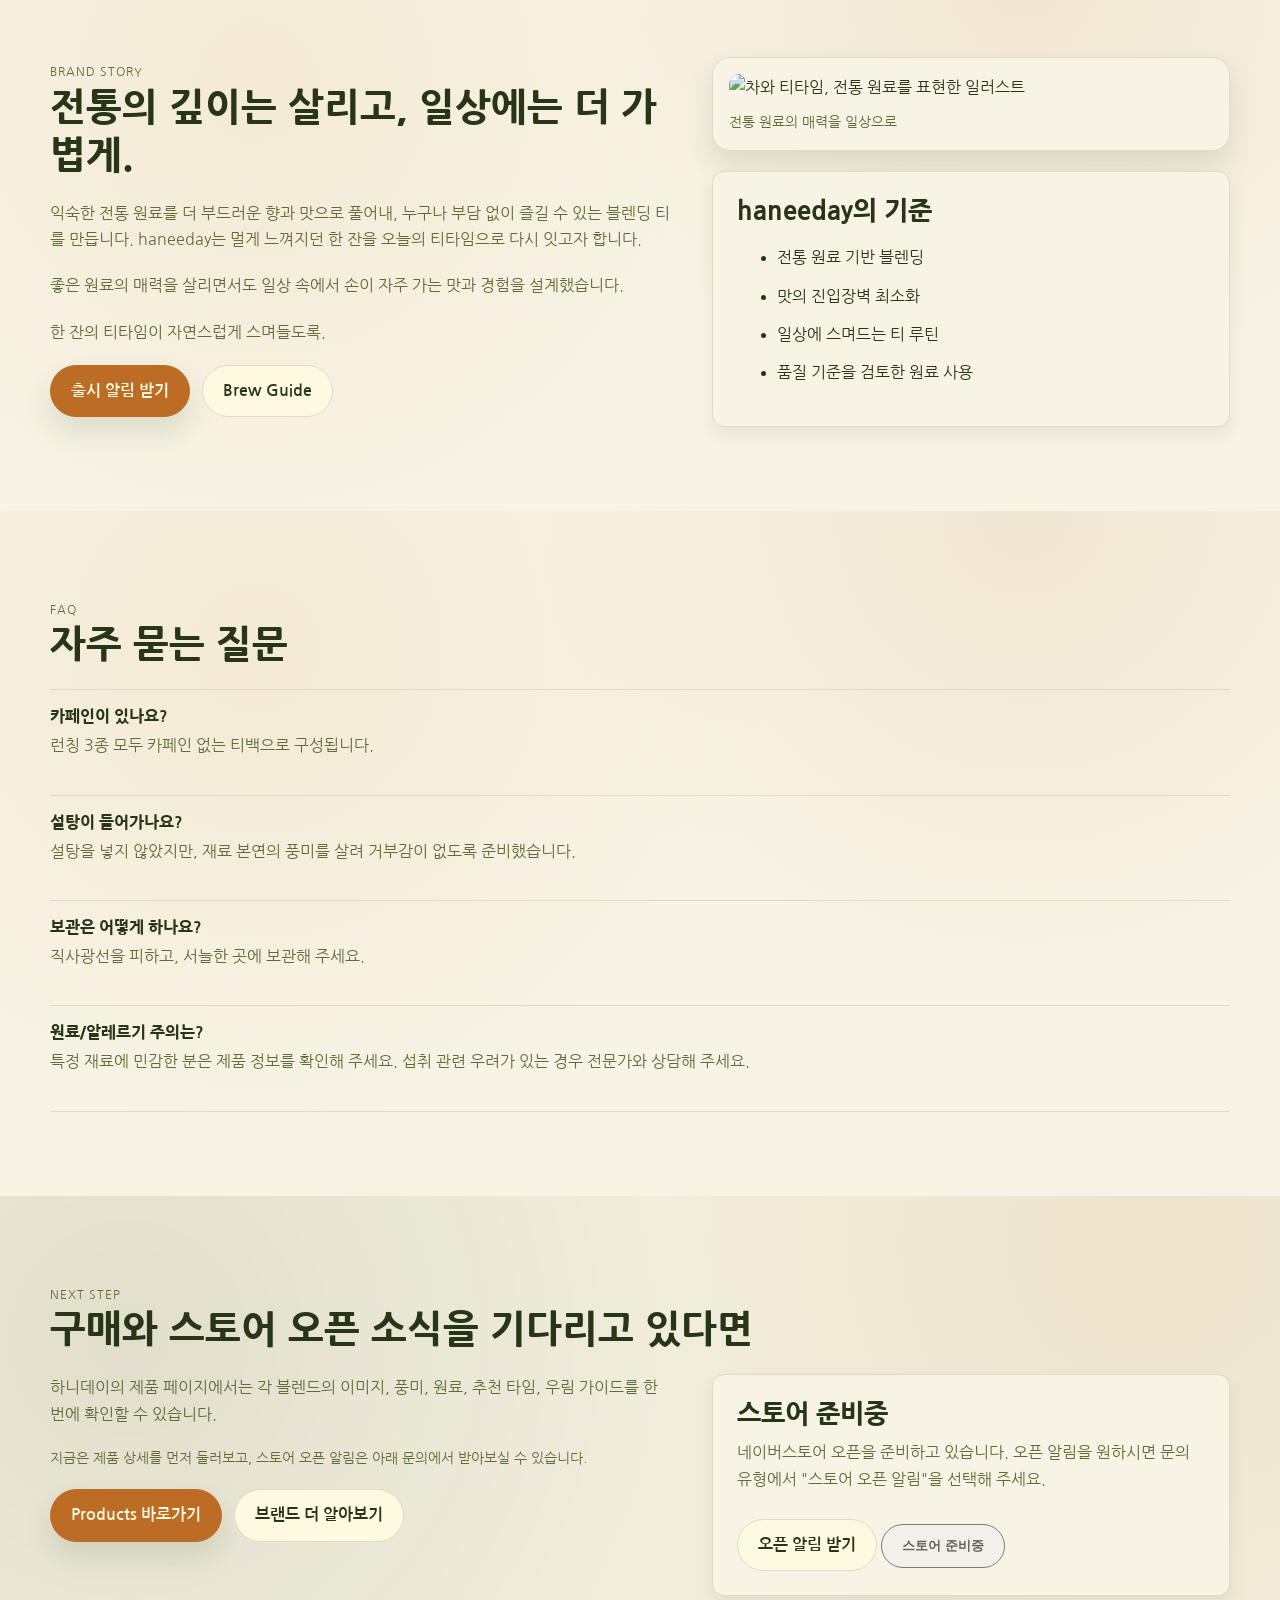
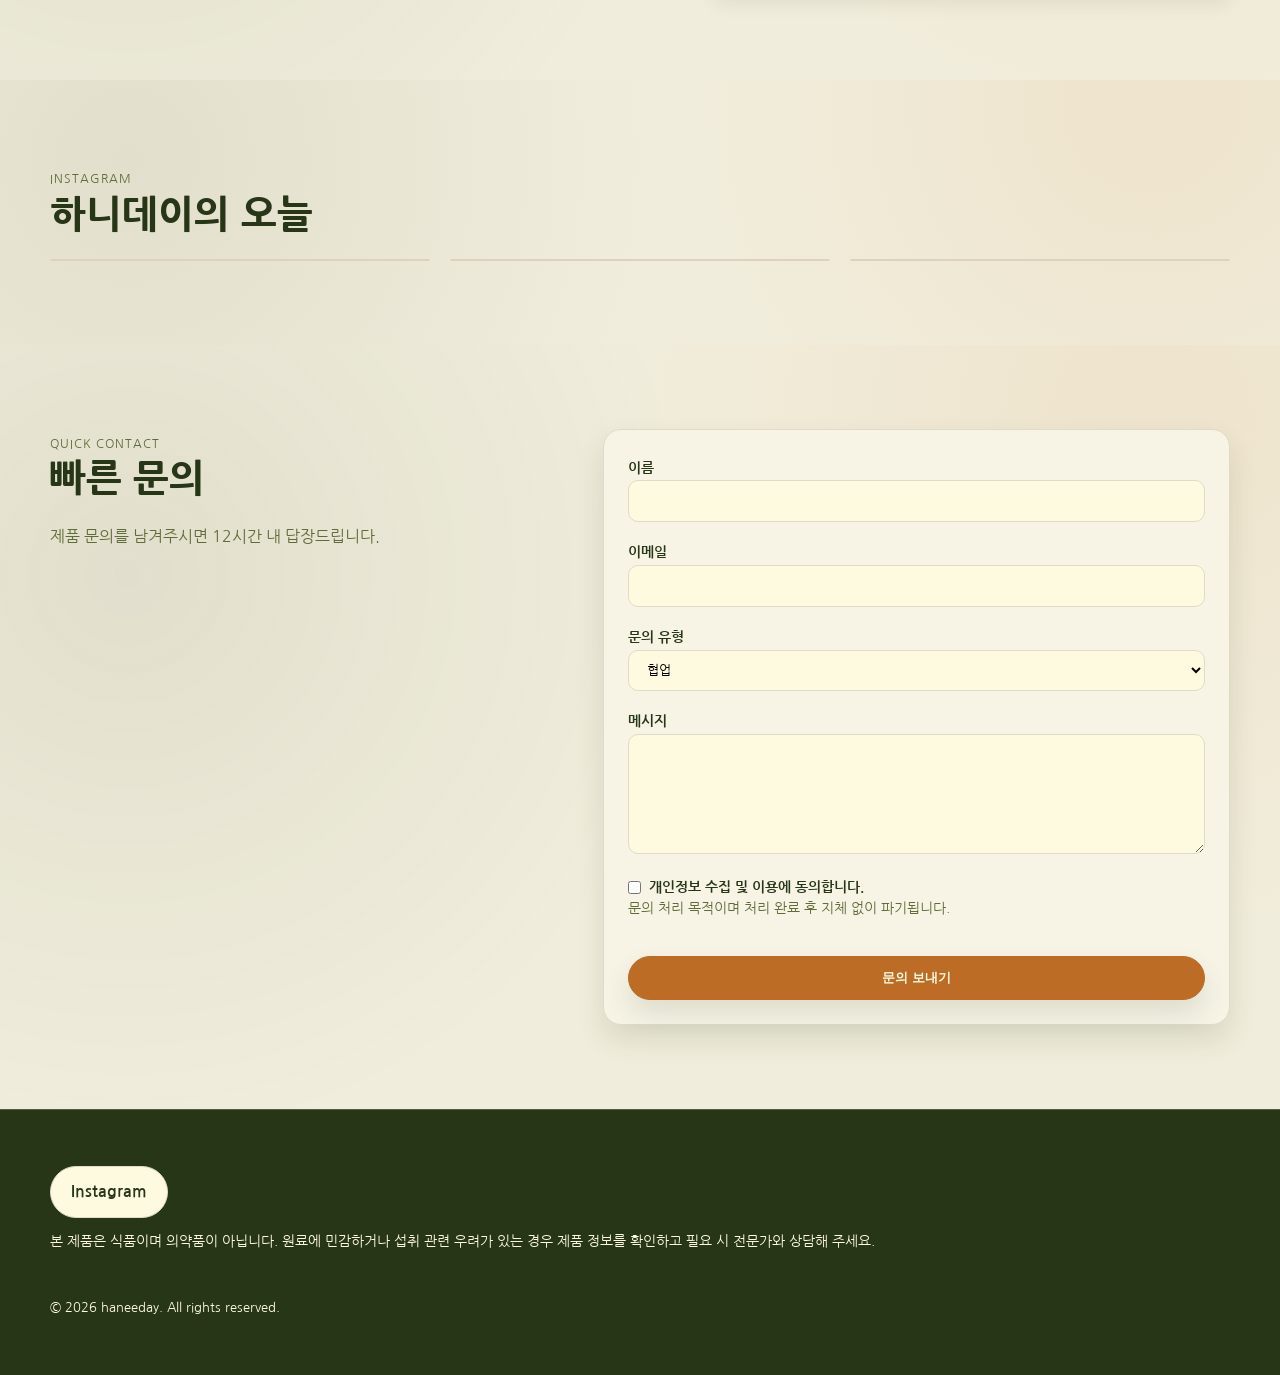
==== commit c698a3c2: "Update homepage and product lineup copy" ====
--- a/index.html
+++ b/index.html
@@ -20,16 +20,16 @@
     })(window, document, "clarity", "script", "vnaqizl60v");
   </script>
   <title>하니데이(haneeday) | 전통을 블렌딩해, 오늘을 우려내다</title>
-  <meta name="description" content="제천 제다와 본초 블렌딩으로 완성한 논카페인 한방차 브랜드 하니데이.">
+  <meta name="description" content="제천 제다와 전통 원료 블렌딩으로 완성한 카페인 없는 데일리 티 브랜드 하니데이.">
   <link rel="canonical" href="https://haneeday.pages.dev/index.html">
   <meta property="og:type" content="website">
   <meta property="og:title" content="하니데이(haneeday) | 전통을 블렌딩해, 오늘을 우려내다">
-  <meta property="og:description" content="제천 제다와 본초 블렌딩으로 완성한 논카페인 한방차 브랜드 하니데이.">
+  <meta property="og:description" content="제천 제다와 전통 원료 블렌딩으로 완성한 카페인 없는 데일리 티 브랜드 하니데이.">
   <meta property="og:url" content="https://haneeday.pages.dev/index.html">
   <meta property="og:image" content="https://haneeday.pages.dev/assets/hero.jpg">
   <meta name="twitter:card" content="summary_large_image">
   <meta name="twitter:title" content="하니데이(haneeday) | 전통을 블렌딩해, 오늘을 우려내다">
-  <meta name="twitter:description" content="제천 제다와 본초 블렌딩으로 완성한 논카페인 한방차 브랜드 하니데이.">
+  <meta name="twitter:description" content="제천 제다와 전통 원료 블렌딩으로 완성한 카페인 없는 데일리 티 브랜드 하니데이.">
   <meta name="twitter:image" content="https://haneeday.pages.dev/assets/hero.jpg">
   <script type="application/ld+json">
     {
@@ -42,7 +42,9 @@
   </script>
   <link rel="icon" href="favicon.ico" sizes="any">
   <link rel="icon" href="assets/favicon.svg" type="image/svg+xml">
-  <link rel="stylesheet" href="https://cdn.jsdelivr.net/npm/font-kopub@1.0">
+  <link rel="preconnect" href="https://fonts.googleapis.com">
+  <link rel="preconnect" href="https://fonts.gstatic.com" crossorigin>
+  <link rel="stylesheet" href="https://fonts.googleapis.com/css2?family=Nanum+Gothic:wght@400;700;800&display=swap">
   <link rel="stylesheet" href="assets/styles.css">
 </head>
 <body>
@@ -51,7 +53,7 @@
       <a class="logo" href="index.html">haneeday</a>
       <nav class="nav" aria-label="Primary">
         <a class="active" href="index.html">Home</a>
-        <a href="index.html#signature-products">Products</a>
+        <a href="products.html">Products</a>
         <a href="brew.html">Brew Guide</a>
         <a href="about.html">About us</a>
       </nav>
@@ -68,12 +70,71 @@
     <section class="hero">
       <div class="container hero-grid">
         <div>
-          <span class="tag">한방차 브랜드 하니데이</span>
+          <span class="tag">전통 원료 블렌딩 티 브랜드 하니데이</span>
           <h1>전통을 블렌딩해,<br>오늘을 우려내다.</h1>
-          <p>본초의 조합 원리에서 출발한 데일리 한방 블렌드</p>
+          <p>저녁의 휴식, 낮 시간의 리프레시, 활력이 필요한 순간을 위한 데일리 블렌딩 티</p>
           <div class="header-cta">
-            <a class="btn primary" href="index.html#signature-products">제품 보기</a>
-            <a class="btn outline-light" href="#brand-intro">브랜드 스토리</a>
+            <a class="btn primary" href="#signature-products">라인업 보기</a>
+            <a class="btn outline-light" href="products.html">제품 상세</a>
+          </div>
+        </div>
+      </div>
+    </section>
+
+    <section class="section alt" id="signature-products">
+      <div class="container">
+        <span class="eyebrow">Launch Line</span>
+        <h2>하루에 맞춰 고르는 3가지 블렌드</h2>
+        <p>저녁의 휴식, 낮 시간의 리프레시, 활력이 필요한 순간까지. 카페인 없는 3가지 블렌딩 티를 라이프스타일에 맞춰 제안합니다.</p>
+        <div class="grid-3">
+          <div class="card">
+            <h3>Calming Day</h3>
+            <p class="sub">작약·감초·국화 블렌딩 티 | 저녁 휴식</p>
+            <div class="list">
+              <div>휴식이 필요한 저녁 시간에 어울리는 편안한 블렌드</div>
+              <div>추천 타임: 저녁 / 차분한 티타임</div>
+            </div>
+          </div>
+          <div class="card">
+            <h3>Refreshing Day</h3>
+            <p class="sub">오미자·구기자·레몬 블렌딩 티 | 낮 시간 리프레시</p>
+            <div class="list">
+              <div>업무 중 기분 전환과 산뜻한 리프레시를 위한 블렌드</div>
+              <div>추천 타임: 낮 / 업무 중 티타임</div>
+            </div>
+          </div>
+          <div class="card">
+            <h3>Energetic Day</h3>
+            <p class="sub">제천 황기 기반 쌍화 블렌딩 티 | 깊은 활력</p>
+            <div class="list">
+              <div>전통 건강차의 깊이를 담은 활력 블렌드</div>
+              <div>추천 타임: 하루 중 활력이 필요한 순간</div>
+            </div>
+          </div>
+        </div>
+        <div class="header-cta" style="margin-top:20px;">
+          <a class="btn primary" href="products.html">제품 상세 보기</a>
+          <a class="btn ghost" href="brew.html">우림 가이드 보기</a>
+        </div>
+      </div>
+    </section>
+
+    <section class="section alt">
+      <div class="container">
+        <span class="eyebrow">Why haneeday</span>
+        <h2>처음 마셔도 편안한 블렌딩 티</h2>
+        <div class="grid-3">
+          <div class="card">
+            <h3>익숙한 원료, 가벼운 시작</h3>
+            <p>전통적으로 차로 즐겨온 원료를 부담 없는 향과 맛으로 풀어내 첫 잔부터 편안하게 즐길 수 있습니다.</p>
+          </div>
+          <div class="card">
+            <h3>원료와 풍미를 함께 공개</h3>
+            <p>제품마다 원료, 추천 타임, 우림 가이드를 함께 제안해 취향에 맞는 블렌드를 고르기 쉽게 정리했습니다.</p>
+          </div>
+          <div class="card">
+            <h3>일상에 스며드는 티 루틴</h3>
+            <p>밤과 낮, 계절과 기분에 맞춰 손이 자주 가는 카페인 없는 데일리 티를 제안합니다.</p>
           </div>
         </div>
       </div>
@@ -83,10 +144,10 @@
       <div class="container split">
         <div>
           <span class="eyebrow">Brand Story</span>
-          <h2>효능을 품고, 맛은 부드럽게.</h2>
-          <p>한방 원료의 힘은 그대로, 마시는 순간은 편안하게. haneeday는 휴식을 어렵지 않게 만드는 차에서 시작했습니다.</p>
-          <p>효능을 위해 선택한 한방차가, 맛 때문에 멀어지는 순간을 봤습니다. 그래서 원료의 기준은 높이고, 경험은 가깝게 설계했습니다.</p>
-          <p>한 잔의 휴식이 자연스럽게 스며들도록.</p>
+          <h2>전통의 깊이는 살리고, 일상에는 더 가볍게.</h2>
+          <p>익숙한 전통 원료를 더 부드러운 향과 맛으로 풀어내, 누구나 부담 없이 즐길 수 있는 블렌딩 티를 만듭니다. haneeday는 멀게 느껴지던 한 잔을 오늘의 티타임으로 다시 잇고자 합니다.</p>
+          <p>좋은 원료의 매력을 살리면서도 일상 속에서 손이 자주 가는 맛과 경험을 설계했습니다.</p>
+          <p>한 잔의 티타임이 자연스럽게 스며들도록.</p>
           <div class="header-cta">
             <a class="btn primary" href="index.html#quick-contact">출시 알림 받기</a>
             <a class="btn ghost" href="brew.html">Brew Guide</a>
@@ -94,100 +155,66 @@
         </div>
         <div class="stack">
           <figure class="brand-visual">
-            <img src="assets/relax-brand.svg" alt="차와 휴식, 원료를 표현한 일러스트" loading="lazy">
-            <figcaption class="caption">맛의 진입장벽을 낮추는 한방 원료</figcaption>
+            <img src="assets/relax-brand.svg" alt="차와 티타임, 전통 원료를 표현한 일러스트" loading="lazy">
+            <figcaption class="caption">전통 원료의 매력을 일상으로</figcaption>
           </figure>
           <div class="card">
             <h3>haneeday의 기준</h3>
             <ul class="list">
-              <li>효능 중심의 한방 원료</li>
+              <li>전통 원료 기반 블렌딩</li>
               <li>맛의 진입장벽 최소화</li>
-              <li>휴식으로 이어지는 루틴</li>
-              <li>모든 약재는 GMP 기준을 따른 원료만 사용</li>
+              <li>일상에 스며드는 티 루틴</li>
+              <li>품질 기준을 검토한 원료 사용</li>
             </ul>
           </div>
         </div>
       </div>
     </section>
 
+    <section class="section">
+      <div class="container">
+        <span class="eyebrow">FAQ</span>
+        <h2>자주 묻는 질문</h2>
+        <div class="faq">
+          <div class="faq-item">
+            <h4>카페인이 있나요?</h4>
+            <p>런칭 3종 모두 카페인 없는 티백으로 구성됩니다.</p>
+          </div>
+          <div class="faq-item">
+            <h4>설탕이 들어가나요?</h4>
+            <p>설탕을 넣지 않았지만, 재료 본연의 풍미를 살려 거부감이 없도록 준비했습니다.</p>
+          </div>
+          <div class="faq-item">
+            <h4>보관은 어떻게 하나요?</h4>
+            <p>직사광선을 피하고, 서늘한 곳에 보관해 주세요.</p>
+          </div>
+          <div class="faq-item">
+            <h4>원료/알레르기 주의는?</h4>
+            <p>특정 재료에 민감한 분은 제품 정보를 확인해 주세요. 섭취 관련 우려가 있는 경우 전문가와 상담해 주세요.</p>
+          </div>
+        </div>
+      </div>
+    </section>
+
     <section class="section alt">
       <div class="container">
-        <span class="eyebrow">Brand Points</span>
-        <h2>전통의 깊이를 현대의 감각으로</h2>
-        <div class="grid-3">
-          <div class="card">
-            <h3>본초 조합에서 출발한 영감</h3>
-            <p>전통적으로 차로 즐겨온 원료들을 세심하게 배합해, 균형 있는 풍미를 설계합니다.</p>
-          </div>
-          <div class="card">
-            <h3>블렌딩 &amp; 제다</h3>
-            <p>제천의 꽃차 연구원이 전통 제다 방식을 기반으로 향과 맛을 섬세하게 다듬었습니다.</p>
-          </div>
-          <div class="card">
-            <h3>논카페인 데일리</h3>
-            <p>밤과 낮, 계절에 맞춰 데일리로 마시기 좋은 논카페인 라인업을 제안합니다.</p>
-          </div>
-        </div>
-      </div>
-    </section>
-
-    <section class="section alt" id="signature-products">
-      <div class="container">
-        <span class="eyebrow">Launch Line</span>
-        <h2>제품 상세 정보</h2>
-        <p>모두 10개입 티백, 무(無)카페인, 무(無)설탕 제품입니다.</p>
-        <div class="grid-3">
-          <div class="card">
-            <h3>작약감초탕 + 국화차 (가칭)</h3>
-            <p class="sub">서정적 우드 | 하루의 마침표</p>
-            <div class="list">
-              <div>향미 노트: 나무, 풀</div>
-              <div>추천 타임: 밤 / 하루 마무리 루틴</div>
-              <div>원료(공개): 작약, 감초, 국화</div>
-              <div>부원료: 대추 (시즌에 따라 달라질 수 있음)</div>
-              <div>구성: 10개입 / 1티백 2g 내외</div>
-              <div>우림 가이드: 90~95°C, 3~5분</div>
-            </div>
-          </div>
-          <div class="card">
-            <h3>제천황기쌍화차</h3>
-            <p class="sub">겨울의 깊이 | 따뜻한 루틴</p>
-            <div class="list">
-              <div>향미 노트: 진한 바디감, 깊은 원료향</div>
-              <div>추천 타임: 겨울 / 따뜻하게</div>
-              <div>원료(공개): 황기 중심의 전통 블렌드에서 영감</div>
-              <div>구성: 10개입 / 1티백 2g 내외</div>
-              <div>우림 가이드: 95°C 내외, 4~5분</div>
-            </div>
-          </div>
-          <div class="card">
-            <h3>오미자 + 구기자 + 레몬차 (가칭)</h3>
-            <p class="sub">선명한 시트러스 | 아이스 티</p>
-            <div class="list">
-              <div>향미 노트: 신맛, 시트러스</div>
-              <div>추천 타임: 낮 / 아이스티</div>
-              <div>원료(공개): 오미자, 구기자, 레몬</div>
-              <div>구성: 10개입 / 1티백 2g 내외</div>
-              <div>우림 가이드: 냉침 6~8시간 또는 진하게 우린 후 얼음</div>
-            </div>
-          </div>
-        </div>
-      </div>
-    </section>
-
-    <section class="section">
-      <div class="container split">
-        <div>
-          <span class="eyebrow">Inspiration</span>
-          <h2>전통에서 영감</h2>
-          <p>전통 처방의 조합 원리를 현대적인 티로 풀어냈습니다. 예를 들어 황기 중심의 블렌드는 전통적인 쌍화탕 조합에서 영감을 받아, 마시기 쉬운 방향으로 조율했습니다.</p>
-          <p class="helper">해당 내용은 역사적 배경을 설명하기 위한 것으로, 특정 효능을 의미하지 않습니다.</p>
-        </div>
-        <div class="card">
-          <h3>스토어 준비중</h3>
-          <p>네이버스토어 오픈을 준비하고 있습니다. 오픈 알림을 원하시면 문의 유형에서 "스토어 오픈 알림"을 선택해 주세요.</p>
-          <a class="btn ghost" href="index.html#quick-contact">오픈 알림 받기</a>
-          <button class="btn disabled" style="margin-top:12px">스토어 준비중</button>
+        <span class="eyebrow">Next Step</span>
+        <h2>구매와 스토어 오픈 소식을 기다리고 있다면</h2>
+        <div class="split">
+          <div>
+            <p>하니데이의 제품 페이지에서는 각 블렌드의 이미지, 풍미, 원료, 추천 타임, 우림 가이드를 한 번에 확인할 수 있습니다.</p>
+            <p class="helper">지금은 제품 상세를 먼저 둘러보고, 스토어 오픈 알림은 아래 문의에서 받아보실 수 있습니다.</p>
+            <div class="header-cta">
+              <a class="btn primary" href="products.html">Products 바로가기</a>
+              <a class="btn ghost" href="about.html">브랜드 더 알아보기</a>
+            </div>
+          </div>
+          <div class="card">
+            <h3>스토어 준비중</h3>
+            <p>네이버스토어 오픈을 준비하고 있습니다. 오픈 알림을 원하시면 문의 유형에서 "스토어 오픈 알림"을 선택해 주세요.</p>
+            <a class="btn ghost" href="index.html#quick-contact">오픈 알림 받기</a>
+            <button class="btn disabled" style="margin-top:12px">스토어 준비중</button>
+          </div>
         </div>
       </div>
     </section>
@@ -197,31 +224,6 @@
         <span class="eyebrow">Instagram</span>
         <h2>하니데이의 오늘</h2>
         <div data-instagram></div>
-      </div>
-    </section>
-
-    <section class="section">
-      <div class="container">
-        <span class="eyebrow">FAQ</span>
-        <h2>자주 묻는 질문</h2>
-        <div class="faq">
-          <div class="faq-item">
-            <h4>카페인이 있나요?</h4>
-            <p>런칭 3종 모두 카페인 없는 티백으로 구성됩니다.</p>
-          </div>
-          <div class="faq-item">
-            <h4>설탕이 들어가나요?</h4>
-            <p>설탕을 넣지 않았지만, 재료 본연의 풍미를 살려 거부감이 없도록 준비했습니다.</p>
-          </div>
-          <div class="faq-item">
-            <h4>보관은 어떻게 하나요?</h4>
-            <p>직사광선을 피하고, 서늘한 곳에 보관해 주세요.</p>
-          </div>
-          <div class="faq-item">
-            <h4>원료/알레르기 주의는?</h4>
-            <p>특정 재료에 민감한 분은 제품 상세 정보를 확인하고, 필요 시 한의사와 상담을 권장합니다.</p>
-          </div>
-        </div>
       </div>
     </section>
 
@@ -275,7 +277,7 @@
     <div class="container footer-inner">
       <div>
         <a class="btn ghost" href="https://www.instagram.com/haneeday_tea" target="_blank" rel="noreferrer">Instagram</a>
-        <p class="notice">본 제품은 식품이며 의약품이 아닙니다. 특정 질환이 있거나 약을 복용 중인 경우 섭취 전 한의사와 상담이 필요할 수 있습니다.</p>
+        <p class="notice">본 제품은 식품이며 의약품이 아닙니다. 원료에 민감하거나 섭취 관련 우려가 있는 경우 제품 정보를 확인하고 필요 시 전문가와 상담해 주세요.</p>
       </div>
       <small>© 2026 haneeday. All rights reserved.</small>
     </div>
--- a/assets/styles.css
+++ b/assets/styles.css
@@ -17,8 +17,8 @@
   --space-xl: 56px;
   --space-2xl: 84px;
   --max: 1180px;
-  --serif: "KoPub Dotum", sans-serif;
-  --sans: "KoPub Dotum", sans-serif;
+  --serif: "Nanum Gothic", sans-serif;
+  --sans: "Nanum Gothic", sans-serif;
 }
 
 * {
@@ -32,11 +32,14 @@
 body {
   margin: 0;
   font-family: var(--sans);
-  font-weight: 500;
+  font-weight: 400;
   color: var(--ink);
   background: var(--bg);
-  line-height: 1.6;
+  line-height: 1.65;
   font-size: 16px;
+  text-rendering: optimizeLegibility;
+  -webkit-font-smoothing: antialiased;
+  -moz-osx-font-smoothing: grayscale;
 }
 
 a {
@@ -87,7 +90,7 @@
 
 h1, h2, h3, h4 {
   font-family: var(--serif);
-  font-weight: 700;
+  font-weight: 800;
   margin: 0 0 var(--space-md);
   line-height: 1.25;
 }
@@ -116,7 +119,7 @@
   padding: 12px 20px;
   border-radius: 999px;
   border: 1px solid var(--ink);
-  font-weight: 600;
+  font-weight: 700;
   transition: transform 0.2s ease, box-shadow 0.2s ease, background 0.2s ease, color 0.2s ease, border-color 0.2s ease;
   gap: 6px;
   min-height: 44px;
@@ -181,7 +184,7 @@
 
 .logo {
   font-family: var(--serif);
-  font-weight: 700;
+  font-weight: 800;
   font-size: 1.3rem;
   letter-spacing: 0.08em;
 }
@@ -190,7 +193,7 @@
   display: flex;
   align-items: center;
   gap: 22px;
-  font-weight: 500;
+  font-weight: 700;
   color: #fefae0;
 }
 
@@ -386,6 +389,81 @@
 .product-highlight {
   display: grid;
   gap: 20px;
+}
+
+.page-map {
+  display: grid;
+  gap: 20px;
+}
+
+.map-flow {
+  display: grid;
+  grid-template-columns: repeat(auto-fit, minmax(180px, 1fr));
+  gap: 18px;
+}
+
+.map-node {
+  position: relative;
+  display: flex;
+  flex-direction: column;
+  align-items: flex-start;
+  justify-content: flex-start;
+  gap: 8px;
+  min-height: 168px;
+  padding: 20px 18px;
+  border-radius: 16px;
+  border: 1.5px solid rgba(188, 108, 37, 0.24);
+  background: linear-gradient(180deg, #fefae0 0%, #f7f4e6 100%);
+  box-shadow: 0 14px 28px rgba(40, 54, 24, 0.1);
+  transition: transform 0.2s ease, box-shadow 0.2s ease, border-color 0.2s ease, background 0.2s ease;
+  cursor: pointer;
+  overflow: hidden;
+}
+
+.map-node::after {
+  content: "\2192";
+  position: absolute;
+  right: 14px;
+  bottom: 14px;
+  color: rgba(188, 108, 37, 0.65);
+  font-size: 1.15rem;
+  font-weight: 700;
+}
+
+.map-node:last-child::after {
+  content: "\2197";
+}
+
+.map-node:hover,
+.map-node:focus-visible {
+  transform: translateY(-3px);
+  box-shadow: 0 18px 34px rgba(40, 54, 24, 0.16);
+  border-color: rgba(188, 108, 37, 0.5);
+  background: linear-gradient(180deg, #fffdf4 0%, #f6edd8 100%);
+}
+
+.map-step {
+  display: inline-flex;
+  align-items: center;
+  justify-content: center;
+  width: 42px;
+  height: 42px;
+  border-radius: 999px;
+  background: rgba(188, 108, 37, 0.14);
+  color: var(--accent);
+  font-size: 0.82rem;
+  font-weight: 700;
+  letter-spacing: 0.08em;
+}
+
+.map-node strong {
+  font-family: var(--serif);
+  font-size: 1.05rem;
+}
+
+.map-node span:last-child {
+  color: var(--muted);
+  font-size: 0.92rem;
 }
 
 .product-highlight .btn {
@@ -583,6 +661,19 @@
   .grid-3 {
     grid-template-columns: 1fr;
   }
+
+  .map-flow {
+    grid-template-columns: 1fr;
+  }
+
+  .map-node::after {
+    right: 14px;
+    left: auto;
+    top: auto;
+    bottom: 14px;
+    width: auto;
+    height: auto;
+  }
 }
 
 @media (prefers-reduced-motion: reduce) {
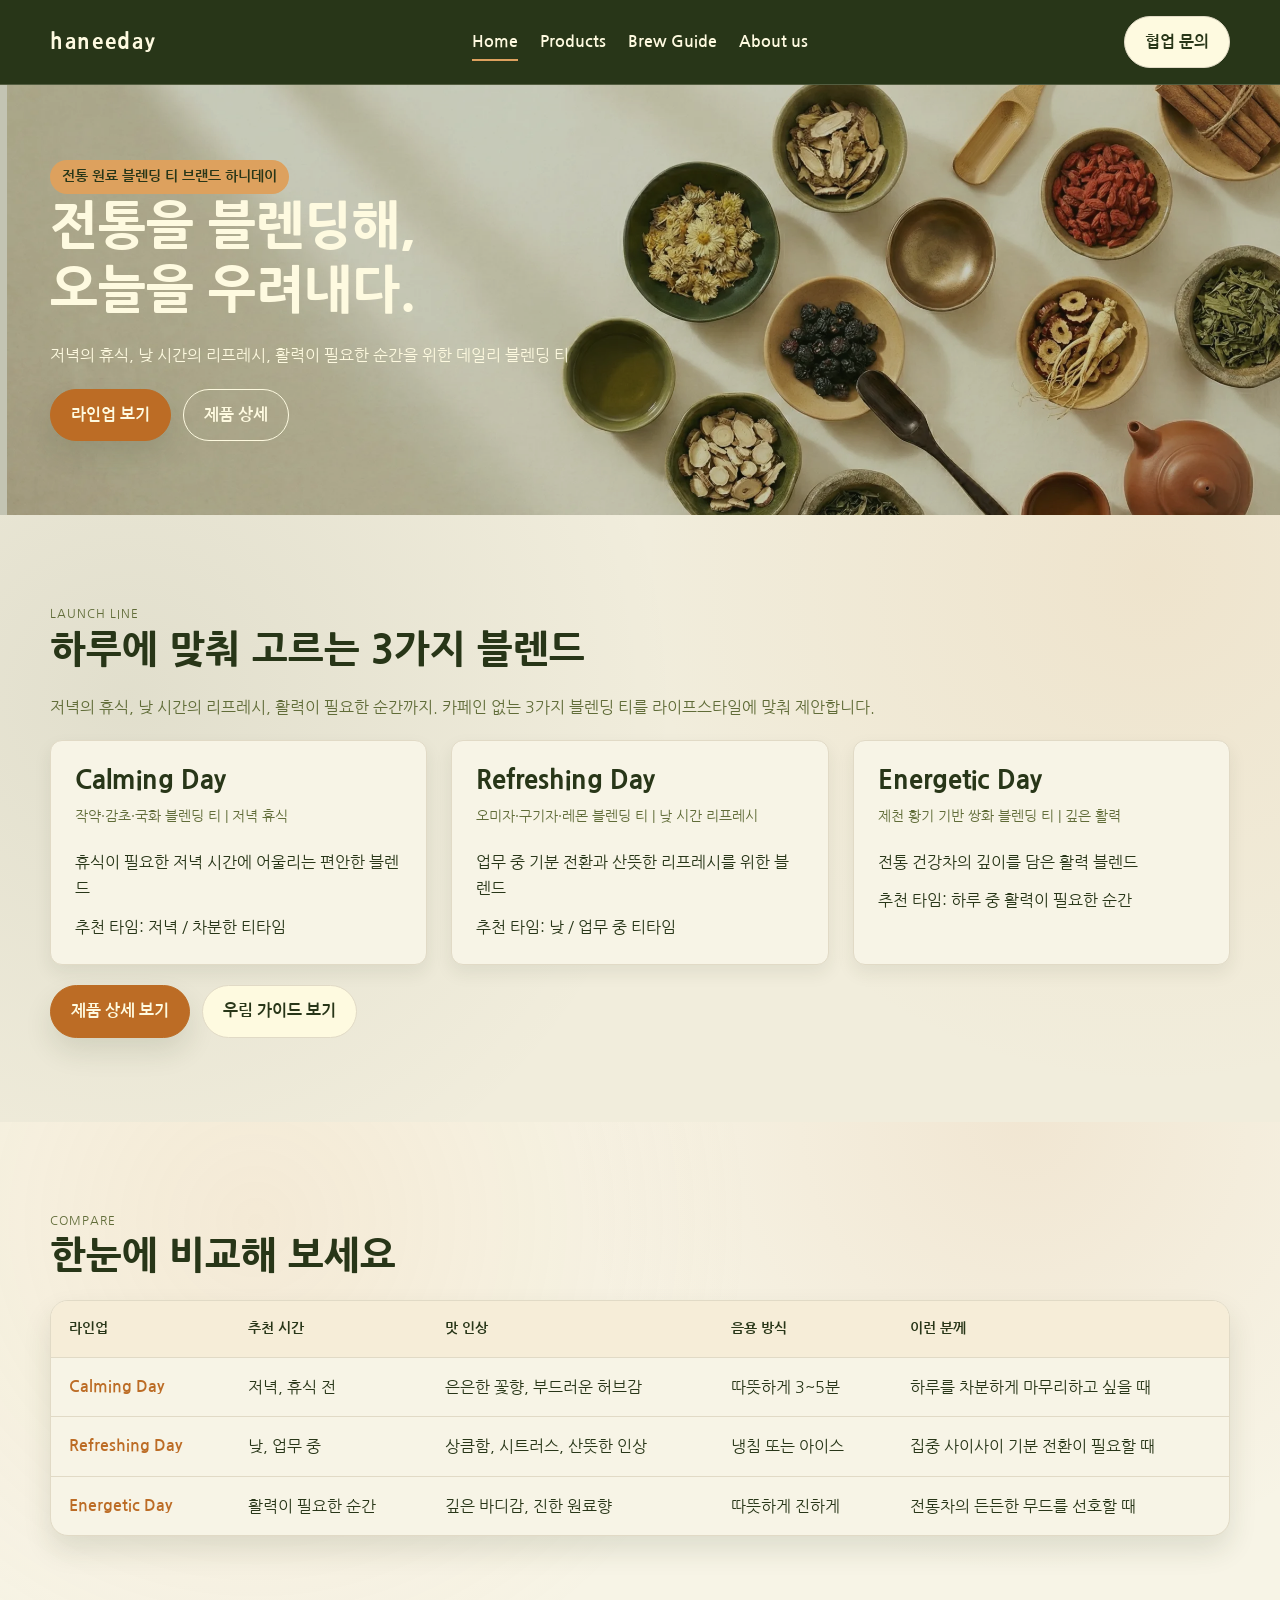
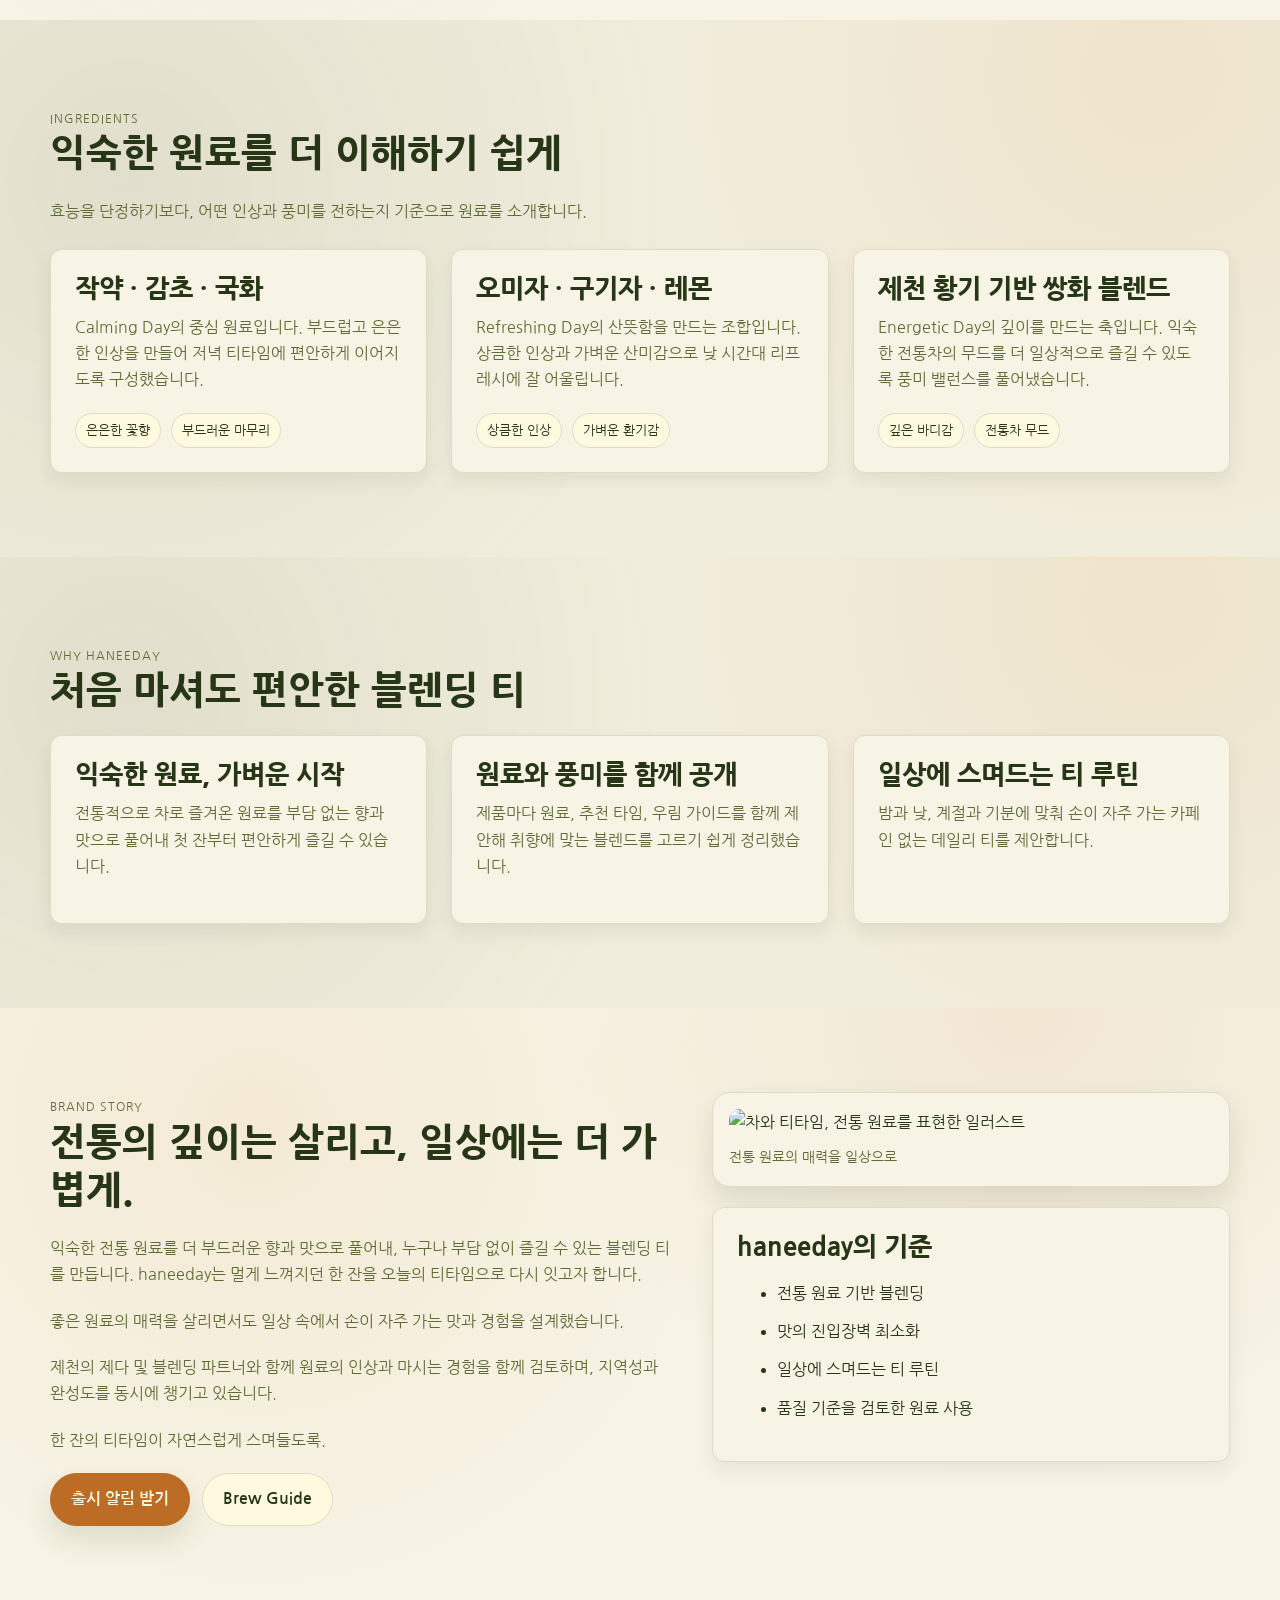
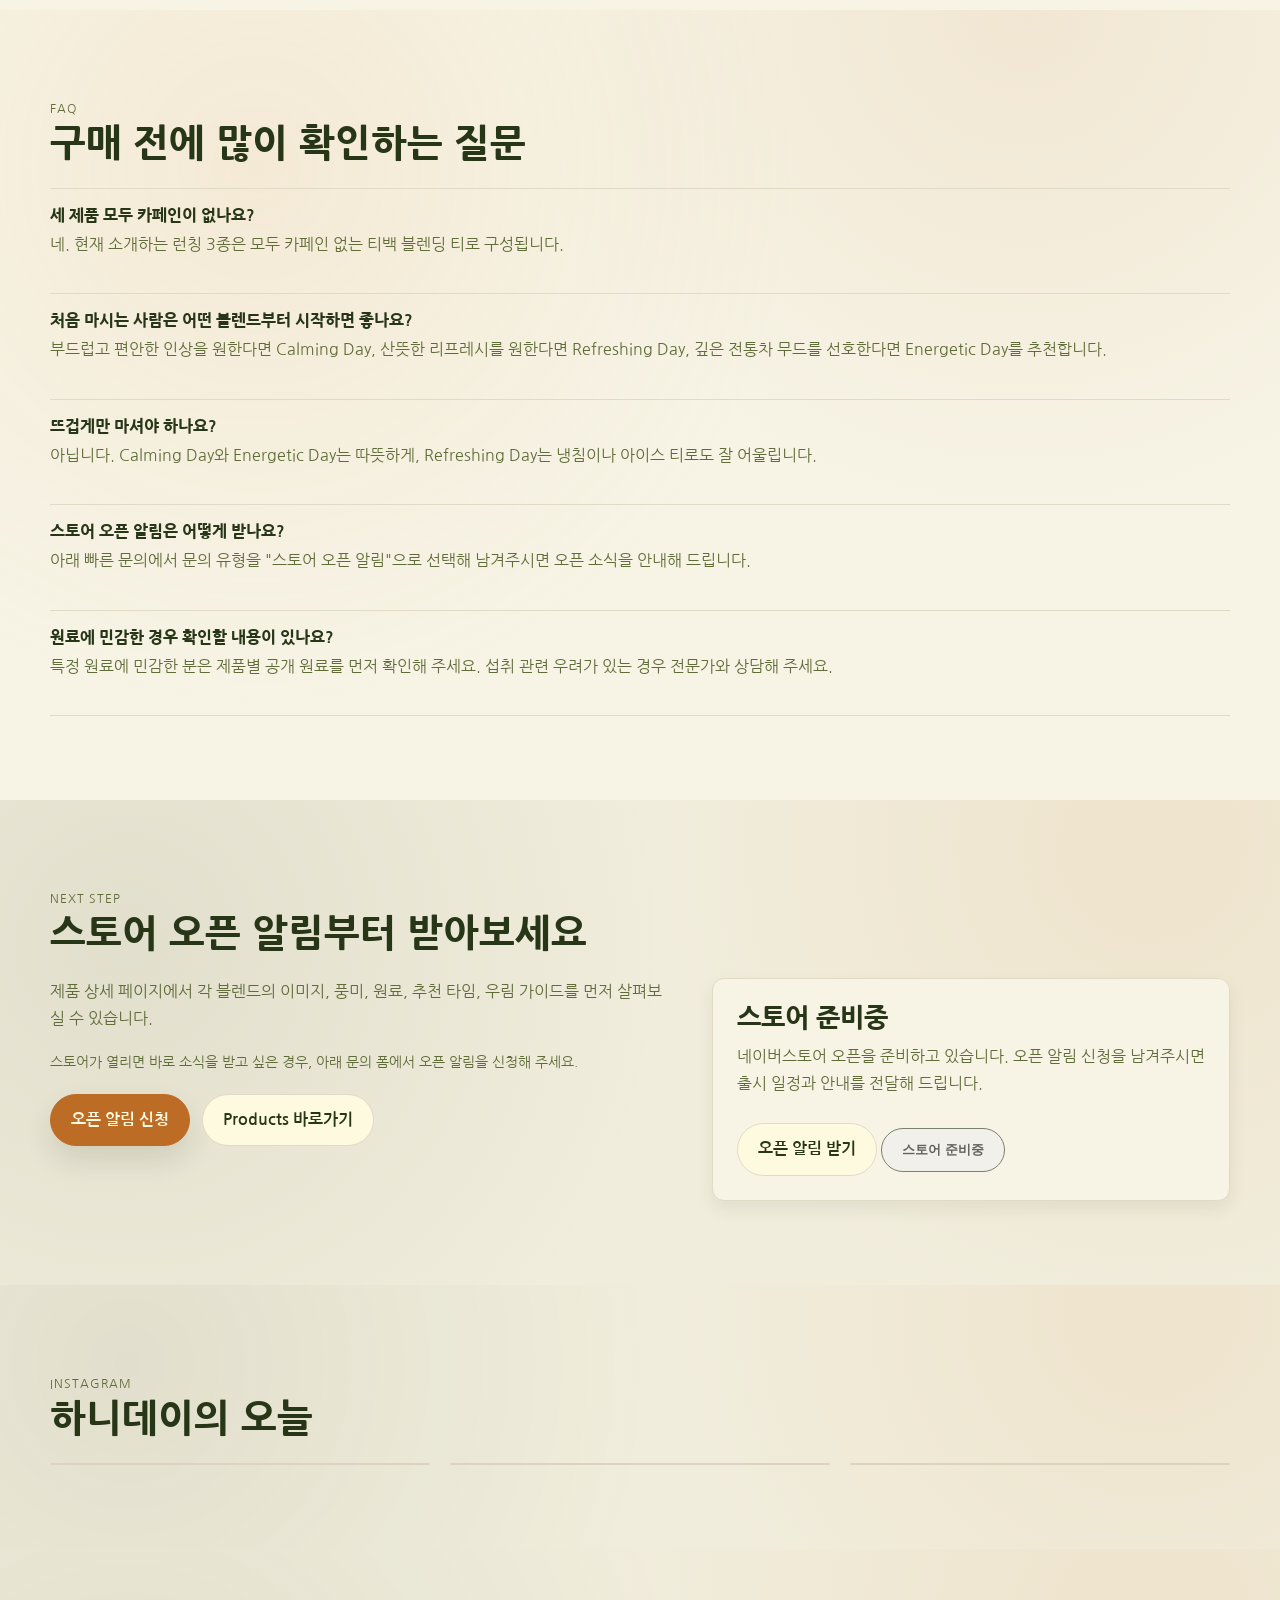
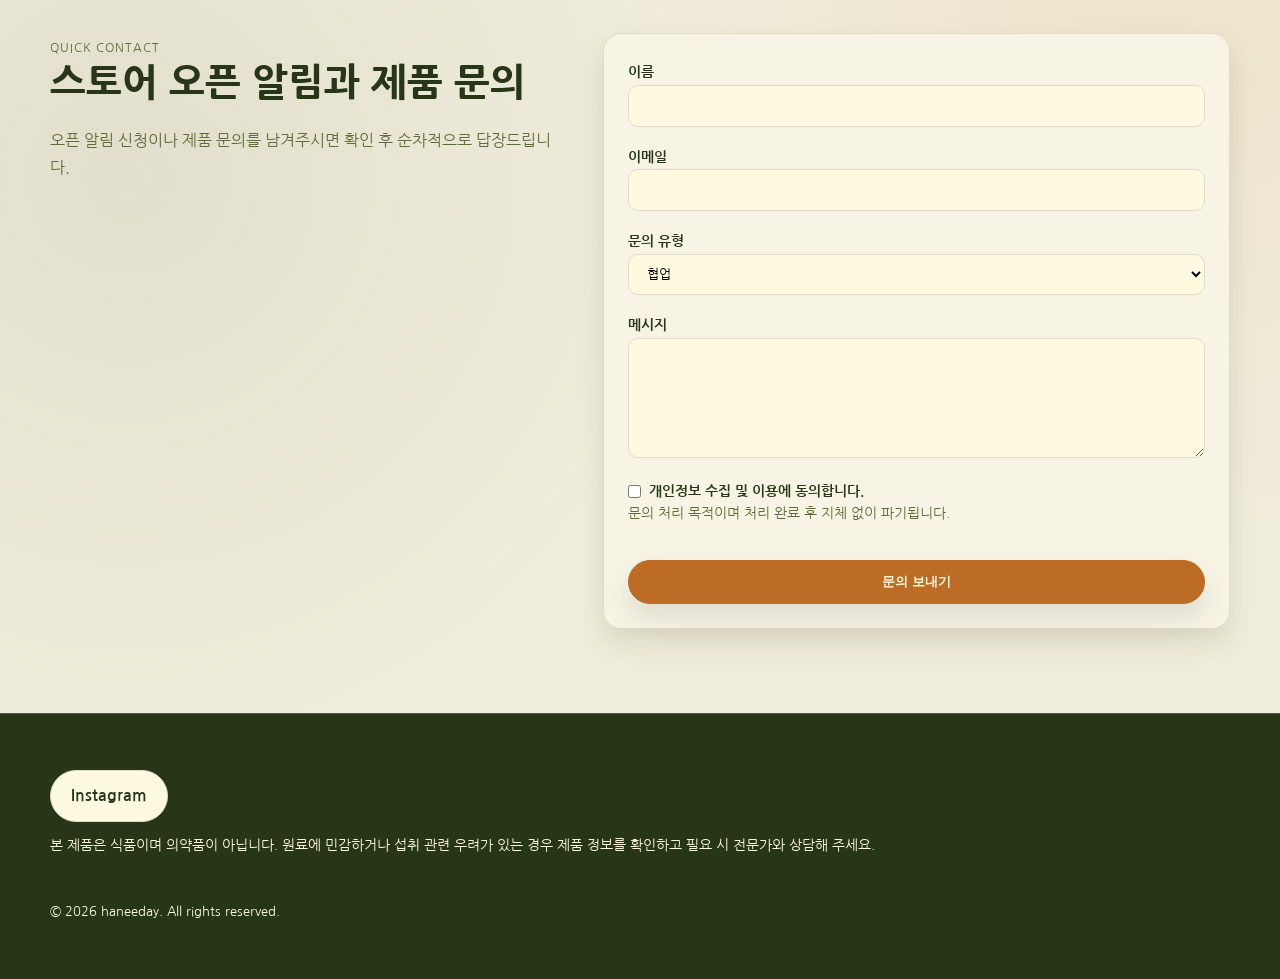
==== commit 85d850a9: "Add homepage compare and trust sections" ====
--- a/index.html
+++ b/index.html
@@ -119,6 +119,83 @@
       </div>
     </section>
 
+    <section class="section">
+      <div class="container">
+        <span class="eyebrow">Compare</span>
+        <h2>한눈에 비교해 보세요</h2>
+        <div class="compare-table" role="region" aria-label="하니데이 3종 블렌드 비교표">
+          <table>
+            <thead>
+              <tr>
+                <th scope="col">라인업</th>
+                <th scope="col">추천 시간</th>
+                <th scope="col">맛 인상</th>
+                <th scope="col">음용 방식</th>
+                <th scope="col">이런 분께</th>
+              </tr>
+            </thead>
+            <tbody>
+              <tr>
+                <th scope="row">Calming Day</th>
+                <td>저녁, 휴식 전</td>
+                <td>은은한 꽃향, 부드러운 허브감</td>
+                <td>따뜻하게 3~5분</td>
+                <td>하루를 차분하게 마무리하고 싶을 때</td>
+              </tr>
+              <tr>
+                <th scope="row">Refreshing Day</th>
+                <td>낮, 업무 중</td>
+                <td>상큼함, 시트러스, 산뜻한 인상</td>
+                <td>냉침 또는 아이스</td>
+                <td>집중 사이사이 기분 전환이 필요할 때</td>
+              </tr>
+              <tr>
+                <th scope="row">Energetic Day</th>
+                <td>활력이 필요한 순간</td>
+                <td>깊은 바디감, 진한 원료향</td>
+                <td>따뜻하게 진하게</td>
+                <td>전통차의 든든한 무드를 선호할 때</td>
+              </tr>
+            </tbody>
+          </table>
+        </div>
+      </div>
+    </section>
+
+    <section class="section alt">
+      <div class="container">
+        <span class="eyebrow">Ingredients</span>
+        <h2>익숙한 원료를 더 이해하기 쉽게</h2>
+        <p>효능을 단정하기보다, 어떤 인상과 풍미를 전하는지 기준으로 원료를 소개합니다.</p>
+        <div class="grid-3 ingredient-grid">
+          <div class="card ingredient-card">
+            <h3>작약 · 감초 · 국화</h3>
+            <p>Calming Day의 중심 원료입니다. 부드럽고 은은한 인상을 만들어 저녁 티타임에 편안하게 이어지도록 구성했습니다.</p>
+            <div class="meta-inline">
+              <span class="badge">은은한 꽃향</span>
+              <span class="badge">부드러운 마무리</span>
+            </div>
+          </div>
+          <div class="card ingredient-card">
+            <h3>오미자 · 구기자 · 레몬</h3>
+            <p>Refreshing Day의 산뜻함을 만드는 조합입니다. 상큼한 인상과 가벼운 산미감으로 낮 시간대 리프레시에 잘 어울립니다.</p>
+            <div class="meta-inline">
+              <span class="badge">상큼한 인상</span>
+              <span class="badge">가벼운 환기감</span>
+            </div>
+          </div>
+          <div class="card ingredient-card">
+            <h3>제천 황기 기반 쌍화 블렌드</h3>
+            <p>Energetic Day의 깊이를 만드는 축입니다. 익숙한 전통차의 무드를 더 일상적으로 즐길 수 있도록 풍미 밸런스를 풀어냈습니다.</p>
+            <div class="meta-inline">
+              <span class="badge">깊은 바디감</span>
+              <span class="badge">전통차 무드</span>
+            </div>
+          </div>
+        </div>
+      </div>
+    </section>
+
     <section class="section alt">
       <div class="container">
         <span class="eyebrow">Why haneeday</span>
@@ -147,6 +224,7 @@
           <h2>전통의 깊이는 살리고, 일상에는 더 가볍게.</h2>
           <p>익숙한 전통 원료를 더 부드러운 향과 맛으로 풀어내, 누구나 부담 없이 즐길 수 있는 블렌딩 티를 만듭니다. haneeday는 멀게 느껴지던 한 잔을 오늘의 티타임으로 다시 잇고자 합니다.</p>
           <p>좋은 원료의 매력을 살리면서도 일상 속에서 손이 자주 가는 맛과 경험을 설계했습니다.</p>
+          <p>제천의 제다 및 블렌딩 파트너와 함께 원료의 인상과 마시는 경험을 함께 검토하며, 지역성과 완성도를 동시에 챙기고 있습니다.</p>
           <p>한 잔의 티타임이 자연스럽게 스며들도록.</p>
           <div class="header-cta">
             <a class="btn primary" href="index.html#quick-contact">출시 알림 받기</a>
@@ -174,23 +252,27 @@
     <section class="section">
       <div class="container">
         <span class="eyebrow">FAQ</span>
-        <h2>자주 묻는 질문</h2>
+        <h2>구매 전에 많이 확인하는 질문</h2>
         <div class="faq">
           <div class="faq-item">
-            <h4>카페인이 있나요?</h4>
-            <p>런칭 3종 모두 카페인 없는 티백으로 구성됩니다.</p>
-          </div>
-          <div class="faq-item">
-            <h4>설탕이 들어가나요?</h4>
-            <p>설탕을 넣지 않았지만, 재료 본연의 풍미를 살려 거부감이 없도록 준비했습니다.</p>
-          </div>
-          <div class="faq-item">
-            <h4>보관은 어떻게 하나요?</h4>
-            <p>직사광선을 피하고, 서늘한 곳에 보관해 주세요.</p>
-          </div>
-          <div class="faq-item">
-            <h4>원료/알레르기 주의는?</h4>
-            <p>특정 재료에 민감한 분은 제품 정보를 확인해 주세요. 섭취 관련 우려가 있는 경우 전문가와 상담해 주세요.</p>
+            <h4>세 제품 모두 카페인이 없나요?</h4>
+            <p>네. 현재 소개하는 런칭 3종은 모두 카페인 없는 티백 블렌딩 티로 구성됩니다.</p>
+          </div>
+          <div class="faq-item">
+            <h4>처음 마시는 사람은 어떤 블렌드부터 시작하면 좋나요?</h4>
+            <p>부드럽고 편안한 인상을 원한다면 Calming Day, 산뜻한 리프레시를 원한다면 Refreshing Day, 깊은 전통차 무드를 선호한다면 Energetic Day를 추천합니다.</p>
+          </div>
+          <div class="faq-item">
+            <h4>뜨겁게만 마셔야 하나요?</h4>
+            <p>아닙니다. Calming Day와 Energetic Day는 따뜻하게, Refreshing Day는 냉침이나 아이스 티로도 잘 어울립니다.</p>
+          </div>
+          <div class="faq-item">
+            <h4>스토어 오픈 알림은 어떻게 받나요?</h4>
+            <p>아래 빠른 문의에서 문의 유형을 "스토어 오픈 알림"으로 선택해 남겨주시면 오픈 소식을 안내해 드립니다.</p>
+          </div>
+          <div class="faq-item">
+            <h4>원료에 민감한 경우 확인할 내용이 있나요?</h4>
+            <p>특정 원료에 민감한 분은 제품별 공개 원료를 먼저 확인해 주세요. 섭취 관련 우려가 있는 경우 전문가와 상담해 주세요.</p>
           </div>
         </div>
       </div>
@@ -199,19 +281,19 @@
     <section class="section alt">
       <div class="container">
         <span class="eyebrow">Next Step</span>
-        <h2>구매와 스토어 오픈 소식을 기다리고 있다면</h2>
+        <h2>스토어 오픈 알림부터 받아보세요</h2>
         <div class="split">
           <div>
-            <p>하니데이의 제품 페이지에서는 각 블렌드의 이미지, 풍미, 원료, 추천 타임, 우림 가이드를 한 번에 확인할 수 있습니다.</p>
-            <p class="helper">지금은 제품 상세를 먼저 둘러보고, 스토어 오픈 알림은 아래 문의에서 받아보실 수 있습니다.</p>
+            <p>제품 상세 페이지에서 각 블렌드의 이미지, 풍미, 원료, 추천 타임, 우림 가이드를 먼저 살펴보실 수 있습니다.</p>
+            <p class="helper">스토어가 열리면 바로 소식을 받고 싶은 경우, 아래 문의 폼에서 오픈 알림을 신청해 주세요.</p>
             <div class="header-cta">
-              <a class="btn primary" href="products.html">Products 바로가기</a>
-              <a class="btn ghost" href="about.html">브랜드 더 알아보기</a>
+              <a class="btn primary" href="index.html#quick-contact">오픈 알림 신청</a>
+              <a class="btn ghost" href="products.html">Products 바로가기</a>
             </div>
           </div>
           <div class="card">
             <h3>스토어 준비중</h3>
-            <p>네이버스토어 오픈을 준비하고 있습니다. 오픈 알림을 원하시면 문의 유형에서 "스토어 오픈 알림"을 선택해 주세요.</p>
+            <p>네이버스토어 오픈을 준비하고 있습니다. 오픈 알림 신청을 남겨주시면 출시 일정과 안내를 전달해 드립니다.</p>
             <a class="btn ghost" href="index.html#quick-contact">오픈 알림 받기</a>
             <button class="btn disabled" style="margin-top:12px">스토어 준비중</button>
           </div>
@@ -231,8 +313,8 @@
       <div class="container split split-narrow">
         <div>
           <span class="eyebrow">Quick Contact</span>
-          <h2>빠른 문의</h2>
-          <p>제품 문의를 남겨주시면 12시간 내 답장드립니다.</p>
+          <h2>스토어 오픈 알림과 제품 문의</h2>
+          <p>오픈 알림 신청이나 제품 문의를 남겨주시면 확인 후 순차적으로 답장드립니다.</p>
         </div>
         <form class="form-card" data-formspree action="https://formspree.io/f/mjgelybw" method="POST">
           <div class="form-grid">
--- a/assets/styles.css
+++ b/assets/styles.css
@@ -486,6 +486,59 @@
   gap: 12px;
 }
 
+.compare-table {
+  overflow-x: auto;
+  border: 1px solid var(--line);
+  border-radius: var(--radius);
+  background: var(--card);
+  box-shadow: var(--shadow);
+}
+
+.compare-table table {
+  width: 100%;
+  border-collapse: collapse;
+  min-width: 760px;
+}
+
+.compare-table th,
+.compare-table td {
+  padding: 16px 18px;
+  border-bottom: 1px solid var(--line);
+  text-align: left;
+  vertical-align: top;
+}
+
+.compare-table thead th {
+  background: #f6edd8;
+  font-size: 0.9rem;
+}
+
+.compare-table tbody th {
+  font-family: var(--serif);
+  font-size: 1rem;
+  color: var(--accent);
+}
+
+.compare-table tbody tr:last-child th,
+.compare-table tbody tr:last-child td {
+  border-bottom: 0;
+}
+
+.ingredient-grid {
+  margin-top: 24px;
+}
+
+.ingredient-card {
+  gap: 14px;
+}
+
+.meta-inline {
+  display: flex;
+  flex-wrap: wrap;
+  gap: 10px;
+  margin-top: 8px;
+}
+
 .faq {
   border-top: 1px solid var(--line);
 }
